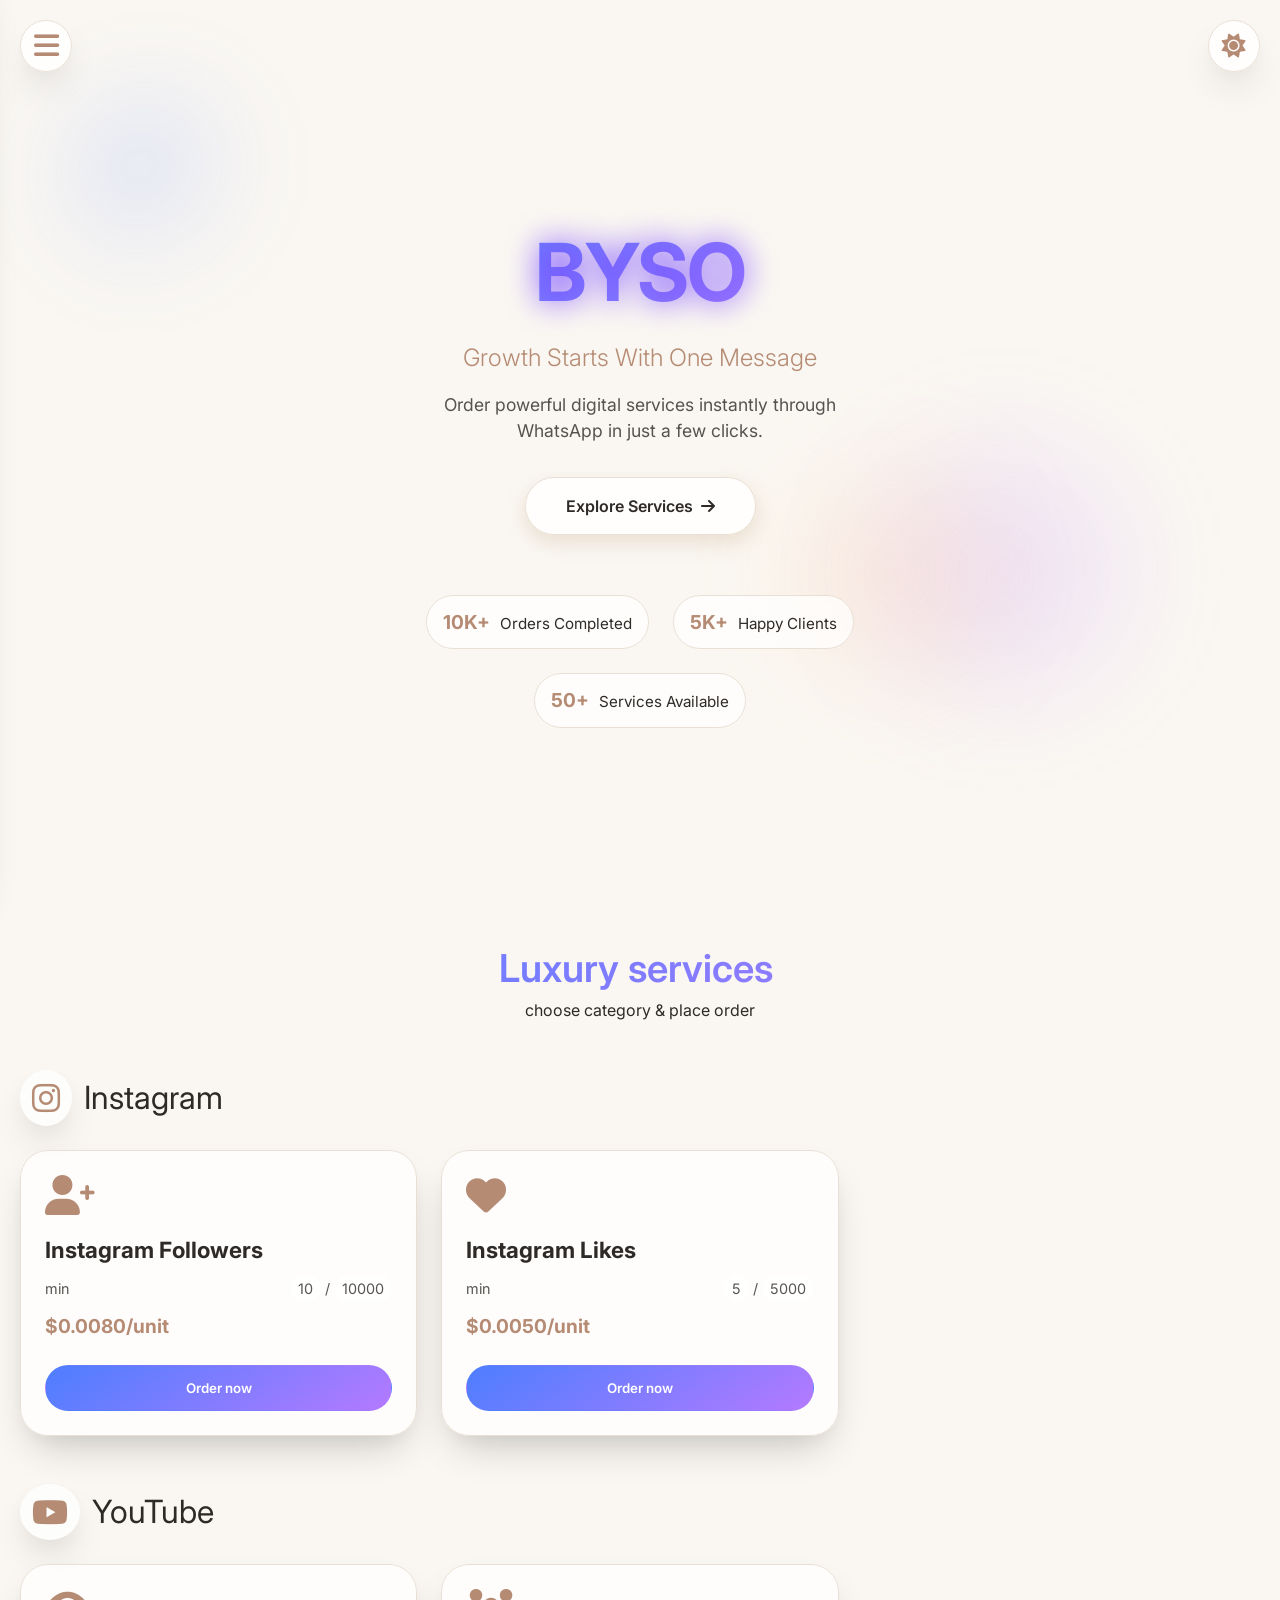
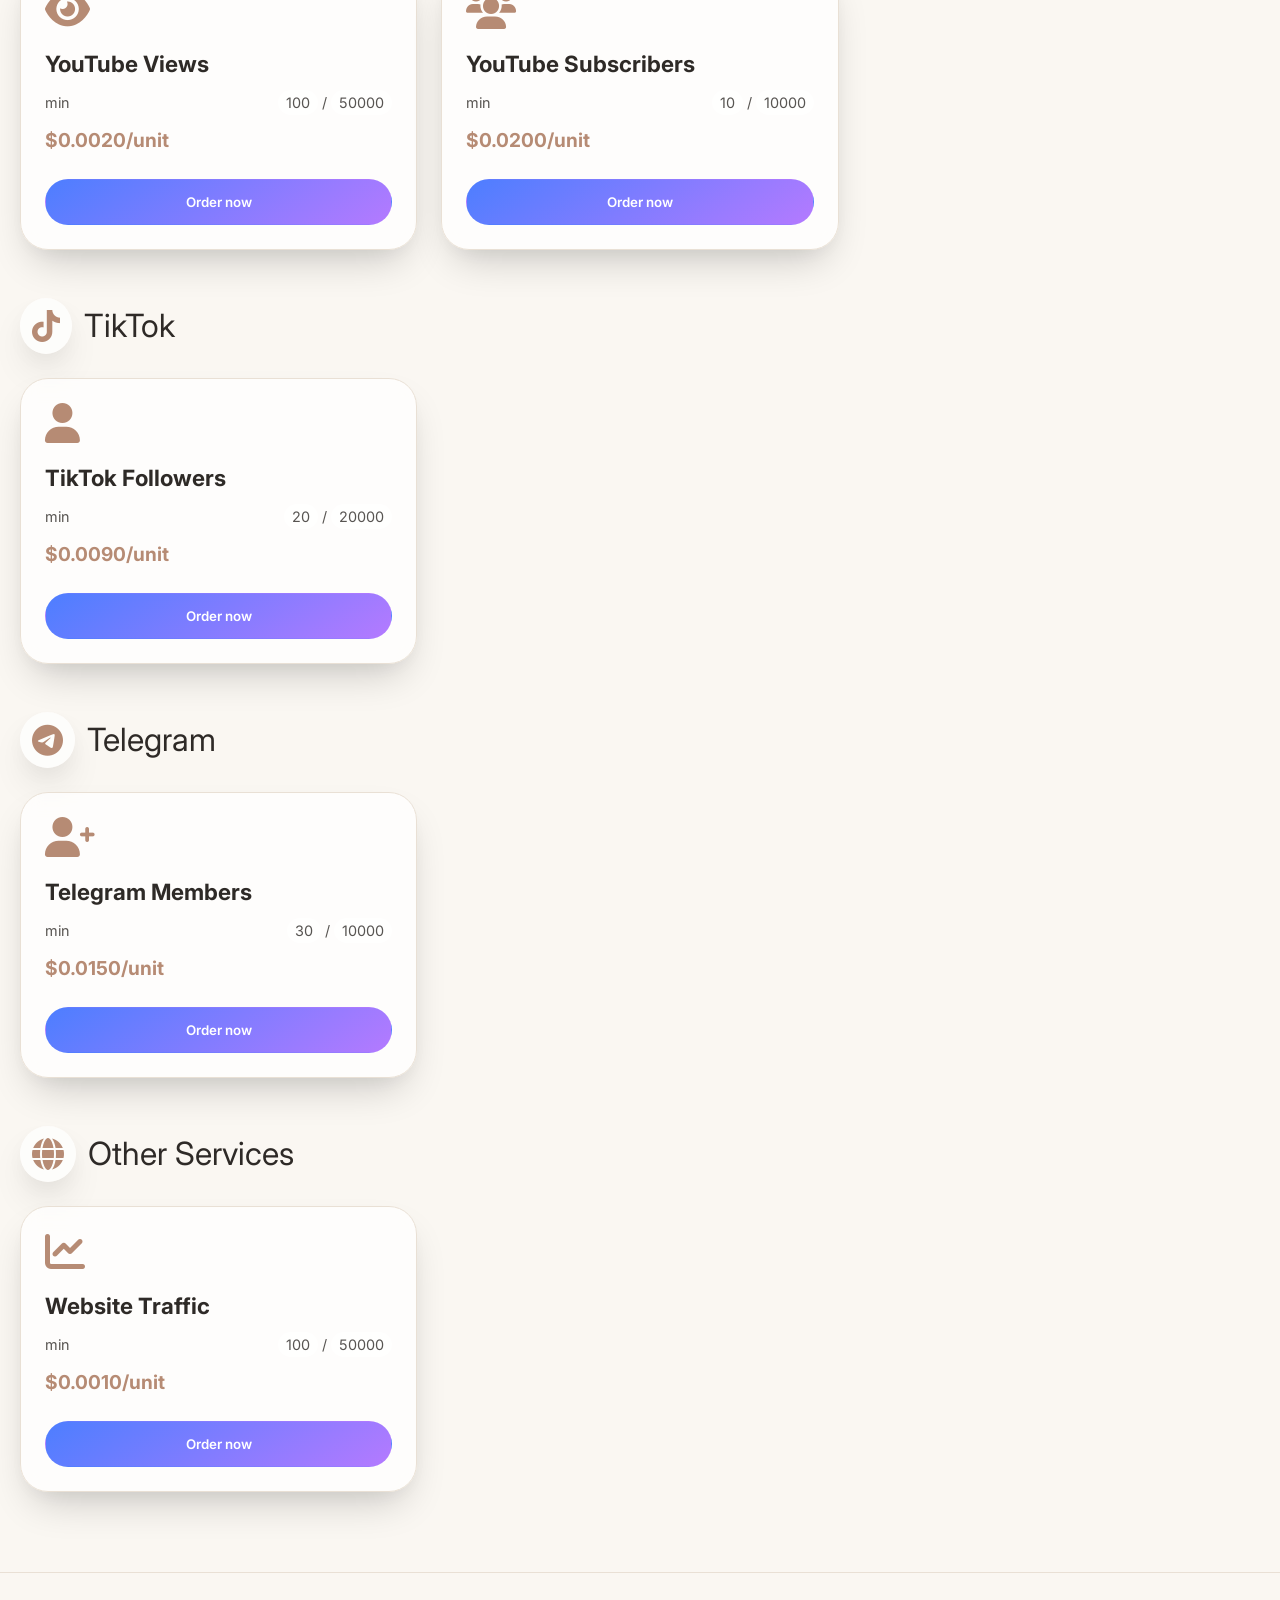
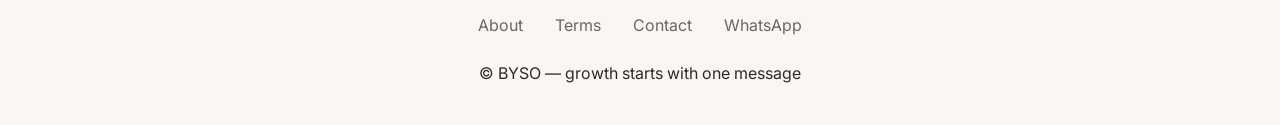
==== index.html @ 1e450b26 "Add files via upload" ====
<!DOCTYPE html>
<html lang="en">
<head>
  <meta charset="UTF-8">
  <meta name="viewport" content="width=device-width, initial-scale=1.0, maximum-scale=1.0, user-scalable=yes">
  <title>BYSO · growth starts with one message</title>
  <!-- Font Awesome 6 (free) -->
  <link rel="stylesheet" href="https://cdnjs.cloudflare.com/ajax/libs/font-awesome/6.0.0-beta3/css/all.min.css">
  <!-- Google Fonts: Inter + Space Grotesk for premium feel -->
  <link href="https://fonts.googleapis.com/css2?family=Inter:opsz@14..32&family=Space+Grotesk:wght@400;500;600;700&display=swap" rel="stylesheet">
  <link rel="stylesheet" href="style.css">
</head>
<body class="light-theme">
  <!-- theme toggle button (fixed) -->
  <button class="theme-toggle" id="themeToggle" aria-label="switch theme">
    <i class="fas fa-sun"></i>
    <i class="fas fa-moon"></i>
  </button>

  <!-- hamburger menu (left) -->
  <div class="hamburger-menu" id="hamburgerBtn">
    <i class="fas fa-bars"></i>
  </div>
  <nav class="side-menu" id="sideMenu">
    <div class="menu-header">
      <!-- logo inside menu as requested -->
      <div class="menu-logo">
        <div class="logo-3d">BYSO</div>
        <p class="logo-tagline">growth starts here</p>
      </div>
      <button class="close-menu" id="closeMenu"><i class="fas fa-times"></i></button>
    </div>
    <ul class="menu-items">
      <li><a href="#home" class="menu-link"><i class="fas fa-home"></i> Home</a></li>
      <li><a href="#services" class="menu-link"><i class="fas fa-rocket"></i> Services</a></li>
      <li><a href="#" id="termsLink" class="menu-link"><i class="fas fa-file-contract"></i> Terms & Conditions</a></li>
      <li><a href="#" id="historyLink" class="menu-link"><i class="fas fa-clock"></i> Order History</a></li>
    </ul>
    <div class="menu-footer">
      <p>✨ premium digital suite</p>
    </div>
  </nav>
  <!-- backdrop blur when menu open -->
  <div class="menu-backdrop" id="menuBackdrop"></div>

  <main>
    <!-- HERO SECTION (home) -->
    <section id="home" class="hero">
      <div class="floating-shapes">
        <div class="shape"></div><div class="shape"></div><div class="shape"></div>
      </div>
      <div class="hero-content">
        <h1 class="hero-title">BYSO</h1>
        <p class="hero-tagline">Growth Starts With One Message</p>
        <p class="hero-description">Order powerful digital services instantly through WhatsApp in just a few clicks.</p>
        <a href="#services" class="btn-glow explore-btn">Explore Services <i class="fas fa-arrow-right"></i></a>
        <div class="stats-row">
          <div class="stat-item"><span class="stat-num">10K+</span> Orders Completed</div>
          <div class="stat-item"><span class="stat-num">5K+</span> Happy Clients</div>
          <div class="stat-item"><span class="stat-num">50+</span> Services Available</div>
        </div>
      </div>
    </section>

    <!-- SERVICES SECTION (dynamic categories) -->
    <section id="services" class="services">
      <div class="section-header">
        <h2>Luxury services <i class="fas fa-sparkles"></i></h2>
        <p>choose category & place order</p>
      </div>
      <div id="categoriesContainer" class="categories-container"></div>
    </section>

    <!-- ORDER MODAL (steps) -->
    <div class="modal-overlay" id="orderModal">
      <div class="modal-card">
        <button class="modal-close"><i class="fas fa-times"></i></button>
        <div class="modal-header">
          <i class="fas fa-shopping-cart"></i>
          <h3 id="modalServiceName">Service name</h3>
        </div>
        <div class="modal-body">
          <!-- step content injected via js -->
          <div id="stepContent"></div>
        </div>
      </div>
    </div>

    <!-- HISTORY MODAL -->
    <div class="modal-overlay" id="historyModal">
      <div class="modal-card large">
        <button class="modal-close" id="closeHistory"><i class="fas fa-times"></i></button>
        <h3><i class="fas fa-history"></i> Order history</h3>
        <div id="historyList" class="history-list"></div>
      </div>
    </div>

    <!-- FOOTER -->
    <footer class="footer">
      <div class="footer-links">
        <a href="#">About</a>
        <a href="terms.html">Terms</a>
        <a href="#">Contact</a>
        <a href="https://wa.me/6282298431688" target="_blank">WhatsApp</a>
      </div>
      <p class="footer-copy">© BYSO — growth starts with one message</p>
    </footer>
  </main>

  <script src="script.js"></script>
  <!-- script handles theme, menu, services, order flow, history, admin data -->
</body>
</html>
---- style.css ----
/* style.css - premium mobile-first, light/dark, glass, animations */
* {
  margin: 0;
  padding: 0;
  box-sizing: border-box;
  font-family: 'Inter', 'Space Grotesk', sans-serif;
}

:root {
  /* light theme (beige/neutral luxury) */
  --bg-light: #faf7f2;
  --surface-light: #ffffffd9;
  --text-light: #2e2a27;
  --card-light: #ffffffb8;
  --border-light: #e9e0d5;
  --glow-light: rgba(190, 150, 110, 0.25);
  --accent-light: #b68b74;
  --grad-light: linear-gradient(145deg, #fff6ed, #f3ebe4);
  /* dark theme (blue+purple neon) */
  --bg-dark: #0b0c1a;
  --surface-dark: #14172bb3;
  --text-dark: #f0eaff;
  --card-dark: #1f2336cc;
  --border-dark: #343b58;
  --glow-dark: #7b4dff60;
  --accent-dark: #a37ef2;
  --grad-dark: linear-gradient(145deg, #1c1f3a, #14172b);
  --neon-blue: #4d7eff;
  --neon-purple: #b47aff;
  /* common */
  --transition: 0.3s cubic-bezier(0.2, 0.9, 0.3, 1);
  --shadow-lux: 0 20px 40px -12px rgba(0,0,0,0.2), 0 8px 24px -6px rgba(0,0,0,0.05);
  --border-radius-card: 32px;
}

body.light-theme {
  --bg: var(--bg-light);
  --surface: var(--surface-light);
  --text: var(--text-light);
  --card: var(--card-light);
  --border: var(--border-light);
  --glow: var(--glow-light);
  --accent: var(--accent-light);
  --grad: var(--grad-light);
}
body.dark-theme {
  --bg: var(--bg-dark);
  --surface: var(--surface-dark);
  --text: var(--text-dark);
  --card: var(--card-dark);
  --border: var(--border-dark);
  --glow: var(--glow-dark);
  --accent: var(--accent-dark);
  --grad: var(--grad-dark);
}
body {
  background: var(--bg);
  color: var(--text);
  transition: background 0.4s, color 0.3s;
  line-height: 1.5;
  overflow-x: hidden;
  min-height: 100vh;
  position: relative;
}

/* theme toggle */
.theme-toggle {
  position: fixed;
  top: 20px;
  right: 20px;
  z-index: 99;
  background: var(--surface);
  backdrop-filter: blur(10px);
  border: 1px solid var(--border);
  border-radius: 60px;
  width: 52px;
  height: 52px;
  display: flex;
  align-items: center;
  justify-content: center;
  cursor: pointer;
  box-shadow: var(--shadow-lux);
  transition: var(--transition);
}
.theme-toggle i {
  font-size: 1.5rem;
  color: var(--accent);
  position: absolute;
  transition: opacity 0.3s;
}
.light-theme .theme-toggle .fa-sun { opacity: 1; }
.light-theme .theme-toggle .fa-moon { opacity: 0; }
.dark-theme .theme-toggle .fa-sun { opacity: 0; }
.dark-theme .theme-toggle .fa-moon { opacity: 1; }

/* hamburger left */
.hamburger-menu {
  position: fixed;
  top: 20px;
  left: 20px;
  z-index: 99;
  width: 52px;
  height: 52px;
  background: var(--surface);
  backdrop-filter: blur(10px);
  border-radius: 60px;
  display: flex;
  align-items: center;
  justify-content: center;
  border: 1px solid var(--border);
  box-shadow: var(--shadow-lux);
  cursor: pointer;
}
.hamburger-menu i {
  font-size: 1.8rem;
  color: var(--accent);
}
.side-menu {
  position: fixed;
  top: 0;
  left: -320px;
  width: 280px;
  height: 100vh;
  background: var(--surface);
  backdrop-filter: blur(20px);
  -webkit-backdrop-filter: blur(20px);
  border-right: 1px solid var(--border);
  z-index: 200;
  padding: 32px 24px;
  transition: left 0.4s ease;
  display: flex;
  flex-direction: column;
  box-shadow: 10px 0 40px rgba(0,0,0,0.3);
}
.side-menu.open { left: 0; }
.menu-backdrop {
  position: fixed;
  inset: 0;
  background: rgba(0,0,0,0.3);
  backdrop-filter: blur(4px);
  z-index: 180;
  opacity: 0;
  pointer-events: none;
  transition: opacity 0.3s;
}
.menu-backdrop.active { opacity: 1; pointer-events: all; }
.menu-header {
  display: flex;
  justify-content: space-between;
  align-items: center;
  margin-bottom: 40px;
}
.menu-logo .logo-3d {
  font-size: 2.2rem;
  font-weight: 700;
  background: linear-gradient(130deg, var(--neon-blue), var(--neon-purple));
  -webkit-background-clip: text;
  background-clip: text;
  color: transparent;
  text-shadow: 0 0 15px #7b4dff80;
  letter-spacing: -0.02em;
}
.dark-theme .menu-logo .logo-3d { text-shadow: 0 0 20px #b47aff; }
.menu-logo .logo-tagline { font-size: 0.7rem; opacity: 0.7; }
.close-menu {
  background: none;
  border: none;
  font-size: 1.8rem;
  color: var(--text);
  cursor: pointer;
}
.menu-items { list-style: none; flex: 1; }
.menu-items li { margin: 32px 0; }
.menu-link {
  display: flex;
  align-items: center;
  gap: 16px;
  text-decoration: none;
  color: var(--text);
  font-weight: 500;
  font-size: 1.2rem;
  padding: 8px 16px;
  border-radius: 40px;
  transition: 0.2s;
}
.menu-link i { width: 28px; color: var(--accent); }
.menu-link:hover { background: var(--card); transform: translateX(6px); }
.menu-footer p { font-size: 0.8rem; opacity: 0.5; text-align: center; }

/* hero */
.hero {
  min-height: 100vh;
  display: flex;
  align-items: center;
  position: relative;
  overflow: hidden;
  padding: 100px 20px 60px;
}
.floating-shapes .shape {
  position: absolute;
  width: 200px;
  height: 200px;
  background: radial-gradient(circle at 30% 30%, var(--neon-blue), transparent 70%);
  filter: blur(50px);
  opacity: 0.2;
  border-radius: 50%;
  animation: float 10s infinite alternate;
}
.shape:nth-child(1) { top: 10%; left: 5%; }
.shape:nth-child(2) { bottom: 20%; right: 10%; width: 300px; height: 300px; background: radial-gradient(circle, var(--neon-purple), transparent); }
.shape:nth-child(3) { top: 50%; left: 60%; width: 250px; height: 250px; background: radial-gradient(circle, #ffb47a, transparent); }
@keyframes float { 0% { transform: translate(0,0) scale(1); } 100% { transform: translate(-30px, -30px) scale(1.1); } }
.hero-content { max-width: 500px; margin: 0 auto; text-align: center; position: relative; z-index: 2; }
.hero-title {
  font-size: 5rem;
  font-weight: 700;
  background: linear-gradient(145deg, var(--neon-blue), var(--neon-purple));
  -webkit-background-clip: text;
  background-clip: text;
  color: transparent;
  letter-spacing: -0.03em;
  text-shadow: 0 0 30px #7b4dff;
  animation: glowPulse 3s infinite;
}
@keyframes glowPulse { 0% { text-shadow: 0 0 20px #7b4dff; } 50% { text-shadow: 0 0 50px #b47aff; } }
.hero-tagline { font-size: 1.5rem; font-weight: 300; margin: 8px 0 16px; color: var(--accent); }
.hero-description { font-size: 1.1rem; opacity: 0.8; max-width: 400px; margin: 0 auto 32px; }
.btn-glow {
  display: inline-flex;
  align-items: center;
  gap: 8px;
  background: var(--surface);
  backdrop-filter: blur(8px);
  border: 1px solid var(--border);
  padding: 16px 40px;
  border-radius: 60px;
  text-decoration: none;
  color: var(--text);
  font-weight: 600;
  box-shadow: 0 8px 20px var(--glow);
  transition: var(--transition);
  margin-bottom: 40px;
}
.btn-glow:hover { transform: scale(1.05); background: var(--card); box-shadow: 0 12px 30px var(--accent); }
.stats-row {
  display: flex;
  flex-wrap: wrap;
  justify-content: center;
  gap: 24px;
  margin-top: 20px;
}
.stat-item { font-size: 0.95rem; background: var(--card); padding: 12px 16px; border-radius: 40px; backdrop-filter: blur(8px); border: 1px solid var(--border); }
.stat-num { font-weight: 700; color: var(--accent); margin-right: 6px; font-size: 1.2rem; }

/* services section */
.services { padding: 40px 20px 80px; }
.section-header { text-align: center; margin-bottom: 48px; }
.section-header h2 { font-size: 2.4rem; font-weight: 600; background: linear-gradient(130deg, var(--neon-blue), var(--neon-purple)); -webkit-background-clip: text; background-clip: text; color: transparent; }
.categories-container { display: flex; flex-direction: column; gap: 48px; }
.category-block { }
.category-title { display: flex; align-items: center; gap: 12px; font-size: 2rem; margin-bottom: 24px; }
.category-title i { font-size: 2rem; color: var(--accent); background: var(--card); padding: 12px; border-radius: 50%; box-shadow: var(--shadow-lux); }
.services-grid { display: grid; grid-template-columns: 1fr; gap: 24px; }
.service-card {
  background: var(--card);
  backdrop-filter: blur(10px);
  border: 1px solid var(--border);
  border-radius: 28px;
  padding: 24px;
  transition: var(--transition);
  box-shadow: var(--shadow-lux);
  display: flex;
  flex-direction: column;
  gap: 12px;
  animation: fadeUp 0.6s ease;
}
@keyframes fadeUp { from { opacity: 0; transform: translateY(20px); } to { opacity: 1; transform: translateY(0); } }
.service-card:hover { transform: scale(1.02) translateY(-5px); box-shadow: 0 30px 50px -15px var(--accent); border-color: var(--accent); }
.service-icon { font-size: 2.5rem; color: var(--accent); margin-bottom: 6px; }
.service-name { font-weight: 700; font-size: 1.4rem; }
.service-detail { display: flex; justify-content: space-between; font-size: 0.9rem; opacity: 0.8; }
.service-minmax span { background: var(--surface); padding: 4px 8px; border-radius: 40px; }
.service-price { font-weight: 700; color: var(--accent); font-size: 1.2rem; }
.order-btn {
  background: linear-gradient(145deg, var(--neon-blue), var(--neon-purple));
  border: none;
  color: white;
  padding: 14px;
  border-radius: 40px;
  font-weight: 600;
  margin-top: 12px;
  cursor: pointer;
  transition: 0.2s;
  border: 1px solid transparent;
}
.order-btn:hover { filter: brightness(1.1); box-shadow: 0 0 20px var(--neon-purple); }

/* modal */
.modal-overlay {
  position: fixed;
  inset: 0;
  background: rgba(0,0,0,0.6);
  backdrop-filter: blur(8px);
  z-index: 300;
  display: none;
  align-items: center;
  justify-content: center;
  padding: 20px;
}
.modal-card {
  background: var(--surface);
  backdrop-filter: blur(30px);
  width: 100%;
  max-width: 480px;
  border-radius: 48px;
  padding: 32px;
  border: 1px solid var(--border);
  box-shadow: var(--shadow-lux);
  animation: modalPop 0.3s;
}
@keyframes modalPop { from { transform: scale(0.9); opacity: 0; } to { transform: scale(1); opacity: 1; } }
.modal-close { position: absolute; top: 20px; right: 20px; background: none; border: none; font-size: 1.8rem; color: var(--text); cursor: pointer; }
.modal-header { display: flex; align-items: center; gap: 12px; margin-bottom: 24px; }
.modal-header i { font-size: 2rem; color: var(--accent); }
.step-input { margin: 20px 0; }
.step-input label { display: block; margin-bottom: 8px; font-weight: 500; }
.step-input input, .step-input textarea {
  width: 100%;
  padding: 16px;
  border-radius: 28px;
  border: 1px solid var(--border);
  background: var(--card);
  color: var(--text);
  font-size: 1rem;
}
.step-actions { display: flex; gap: 12px; margin-top: 24px; }
.step-btn { flex: 1; padding: 16px; border-radius: 40px; border: none; background: var(--accent); color: white; font-weight: 600; cursor: pointer; }
.step-btn.outline { background: transparent; border: 1px solid var(--border); color: var(--text); }
.total-price { font-size: 1.6rem; font-weight: 700; color: var(--accent); text-align: center; margin: 16px 0; }

/* history modal */
.history-list { max-height: 60vh; overflow-y: auto; }
.history-item { background: var(--card); border-radius: 24px; padding: 16px; margin-bottom: 12px; border: 1px solid var(--border); }

/* footer */
.footer { text-align: center; padding: 40px 20px; border-top: 1px solid var(--border); }
.footer-links { display: flex; justify-content: center; gap: 32px; margin-bottom: 24px; flex-wrap: wrap; }
.footer-links a { text-decoration: none; color: var(--text); opacity: 0.7; transition: 0.2s; }
.footer-links a:hover { opacity: 1; color: var(--accent); }

/* responsiveness */
@media (min-width: 600px) {
  .services-grid { grid-template-columns: repeat(2, 1fr); }
}
@media (min-width: 1024px) {
  .services-grid { grid-template-columns: repeat(3, 1fr); }
}
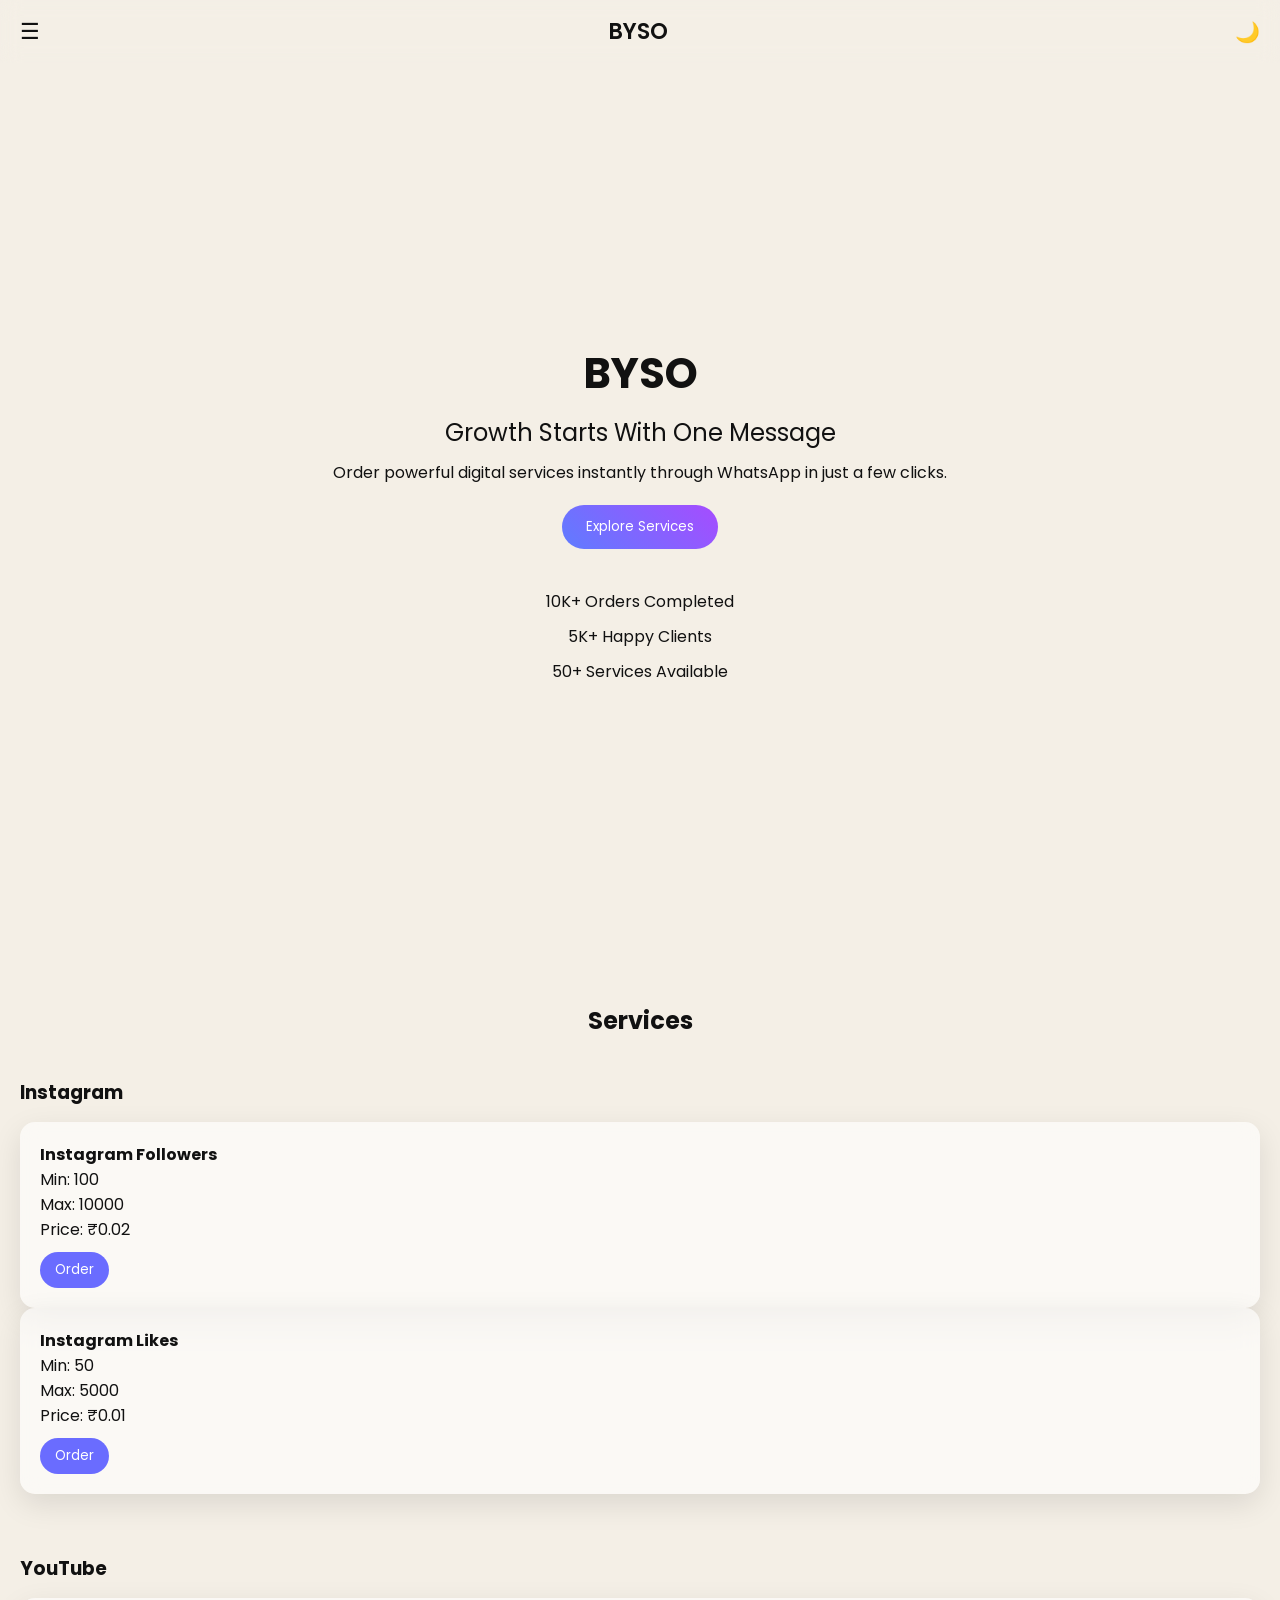
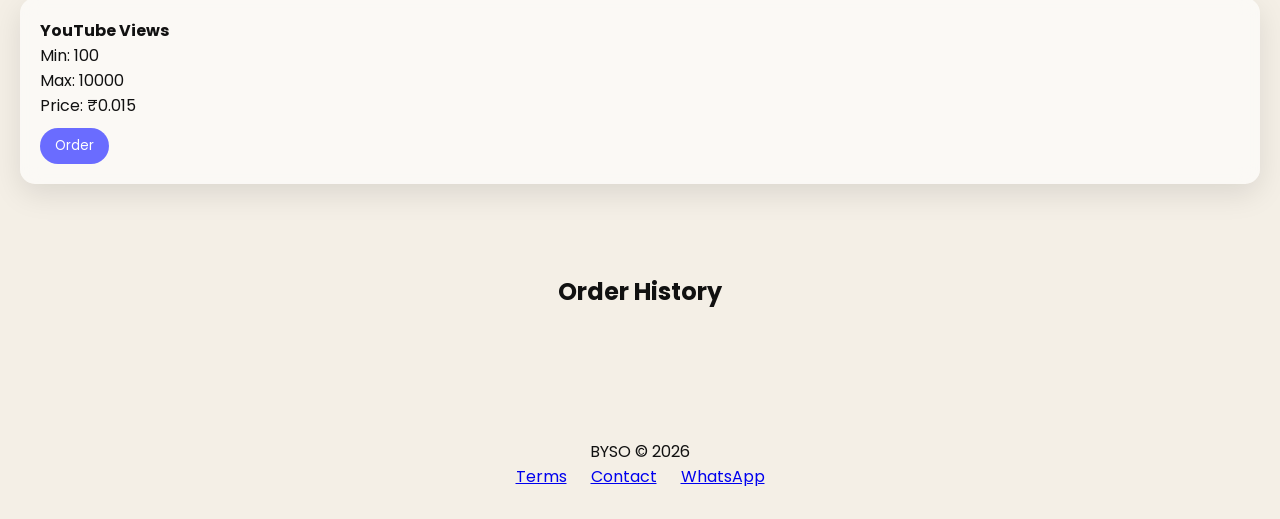
==== commit 451425df: "Add files via upload" ====
--- a/index.html
+++ b/index.html
@@ -1,113 +1,81 @@
 <!DOCTYPE html>
 <html lang="en">
 <head>
-  <meta charset="UTF-8">
-  <meta name="viewport" content="width=device-width, initial-scale=1.0, maximum-scale=1.0, user-scalable=yes">
-  <title>BYSO · growth starts with one message</title>
-  <!-- Font Awesome 6 (free) -->
-  <link rel="stylesheet" href="https://cdnjs.cloudflare.com/ajax/libs/font-awesome/6.0.0-beta3/css/all.min.css">
-  <!-- Google Fonts: Inter + Space Grotesk for premium feel -->
-  <link href="https://fonts.googleapis.com/css2?family=Inter:opsz@14..32&family=Space+Grotesk:wght@400;500;600;700&display=swap" rel="stylesheet">
-  <link rel="stylesheet" href="style.css">
+<meta charset="UTF-8">
+<meta name="viewport" content="width=device-width, initial-scale=1.0">
+<title>BYSO - Growth Starts With One Message</title>
+<link rel="stylesheet" href="style.css">
+<link rel="preconnect" href="https://fonts.googleapis.com">
+<link href="https://fonts.googleapis.com/css2?family=Poppins:wght@300;400;600&display=swap" rel="stylesheet">
 </head>
-<body class="light-theme">
-  <!-- theme toggle button (fixed) -->
-  <button class="theme-toggle" id="themeToggle" aria-label="switch theme">
-    <i class="fas fa-sun"></i>
-    <i class="fas fa-moon"></i>
-  </button>
 
-  <!-- hamburger menu (left) -->
-  <div class="hamburger-menu" id="hamburgerBtn">
-    <i class="fas fa-bars"></i>
-  </div>
-  <nav class="side-menu" id="sideMenu">
-    <div class="menu-header">
-      <!-- logo inside menu as requested -->
-      <div class="menu-logo">
-        <div class="logo-3d">BYSO</div>
-        <p class="logo-tagline">growth starts here</p>
-      </div>
-      <button class="close-menu" id="closeMenu"><i class="fas fa-times"></i></button>
-    </div>
-    <ul class="menu-items">
-      <li><a href="#home" class="menu-link"><i class="fas fa-home"></i> Home</a></li>
-      <li><a href="#services" class="menu-link"><i class="fas fa-rocket"></i> Services</a></li>
-      <li><a href="#" id="termsLink" class="menu-link"><i class="fas fa-file-contract"></i> Terms & Conditions</a></li>
-      <li><a href="#" id="historyLink" class="menu-link"><i class="fas fa-clock"></i> Order History</a></li>
-    </ul>
-    <div class="menu-footer">
-      <p>✨ premium digital suite</p>
-    </div>
-  </nav>
-  <!-- backdrop blur when menu open -->
-  <div class="menu-backdrop" id="menuBackdrop"></div>
+<body>
 
-  <main>
-    <!-- HERO SECTION (home) -->
-    <section id="home" class="hero">
-      <div class="floating-shapes">
-        <div class="shape"></div><div class="shape"></div><div class="shape"></div>
-      </div>
-      <div class="hero-content">
-        <h1 class="hero-title">BYSO</h1>
-        <p class="hero-tagline">Growth Starts With One Message</p>
-        <p class="hero-description">Order powerful digital services instantly through WhatsApp in just a few clicks.</p>
-        <a href="#services" class="btn-glow explore-btn">Explore Services <i class="fas fa-arrow-right"></i></a>
-        <div class="stats-row">
-          <div class="stat-item"><span class="stat-num">10K+</span> Orders Completed</div>
-          <div class="stat-item"><span class="stat-num">5K+</span> Happy Clients</div>
-          <div class="stat-item"><span class="stat-num">50+</span> Services Available</div>
-        </div>
-      </div>
-    </section>
+<header>
 
-    <!-- SERVICES SECTION (dynamic categories) -->
-    <section id="services" class="services">
-      <div class="section-header">
-        <h2>Luxury services <i class="fas fa-sparkles"></i></h2>
-        <p>choose category & place order</p>
-      </div>
-      <div id="categoriesContainer" class="categories-container"></div>
-    </section>
+<div class="menu-btn" onclick="toggleMenu()">☰</div>
 
-    <!-- ORDER MODAL (steps) -->
-    <div class="modal-overlay" id="orderModal">
-      <div class="modal-card">
-        <button class="modal-close"><i class="fas fa-times"></i></button>
-        <div class="modal-header">
-          <i class="fas fa-shopping-cart"></i>
-          <h3 id="modalServiceName">Service name</h3>
-        </div>
-        <div class="modal-body">
-          <!-- step content injected via js -->
-          <div id="stepContent"></div>
-        </div>
-      </div>
-    </div>
+<div class="logo">BYSO</div>
 
-    <!-- HISTORY MODAL -->
-    <div class="modal-overlay" id="historyModal">
-      <div class="modal-card large">
-        <button class="modal-close" id="closeHistory"><i class="fas fa-times"></i></button>
-        <h3><i class="fas fa-history"></i> Order history</h3>
-        <div id="historyList" class="history-list"></div>
-      </div>
-    </div>
+<button class="theme-toggle" onclick="toggleTheme()">🌙</button>
 
-    <!-- FOOTER -->
-    <footer class="footer">
-      <div class="footer-links">
-        <a href="#">About</a>
-        <a href="terms.html">Terms</a>
-        <a href="#">Contact</a>
-        <a href="https://wa.me/6282298431688" target="_blank">WhatsApp</a>
-      </div>
-      <p class="footer-copy">© BYSO — growth starts with one message</p>
-    </footer>
-  </main>
+</header>
 
-  <script src="script.js"></script>
-  <!-- script handles theme, menu, services, order flow, history, admin data -->
+<nav id="menu">
+<a href="#">Home</a>
+<a href="#services">Services</a>
+<a href="terms.html">Terms & Conditions</a>
+<a href="#history">Order History</a>
+</nav>
+
+<section class="hero">
+
+<h1>BYSO</h1>
+<h2>Growth Starts With One Message</h2>
+
+<p>
+Order powerful digital services instantly through WhatsApp in just a few clicks.
+</p>
+
+<button onclick="scrollServices()" class="cta">
+Explore Services
+</button>
+
+<div class="stats">
+<div>10K+ Orders Completed</div>
+<div>5K+ Happy Clients</div>
+<div>50+ Services Available</div>
+</div>
+
+</section>
+
+<section id="services">
+
+<h2 class="section-title">Services</h2>
+
+<div id="services-container"></div>
+
+</section>
+
+<section id="history">
+
+<h2 class="section-title">Order History</h2>
+
+<div id="history-container"></div>
+
+</section>
+
+<footer>
+
+<p>BYSO © 2026</p>
+
+<a href="terms.html">Terms</a>
+<a href="#">Contact</a>
+<a href="https://wa.me/6282298431688">WhatsApp</a>
+
+</footer>
+
+<script src="script.js"></script>
+
 </body>
 </html>
--- a/style.css
+++ b/style.css
@@ -1,357 +1,179 @@
-/* style.css - premium mobile-first, light/dark, glass, animations */
-* {
-  margin: 0;
-  padding: 0;
-  box-sizing: border-box;
-  font-family: 'Inter', 'Space Grotesk', sans-serif;
+*{
+margin:0;
+padding:0;
+box-sizing:border-box;
+font-family:Poppins;
 }
 
-:root {
-  /* light theme (beige/neutral luxury) */
-  --bg-light: #faf7f2;
-  --surface-light: #ffffffd9;
-  --text-light: #2e2a27;
-  --card-light: #ffffffb8;
-  --border-light: #e9e0d5;
-  --glow-light: rgba(190, 150, 110, 0.25);
-  --accent-light: #b68b74;
-  --grad-light: linear-gradient(145deg, #fff6ed, #f3ebe4);
-  /* dark theme (blue+purple neon) */
-  --bg-dark: #0b0c1a;
-  --surface-dark: #14172bb3;
-  --text-dark: #f0eaff;
-  --card-dark: #1f2336cc;
-  --border-dark: #343b58;
-  --glow-dark: #7b4dff60;
-  --accent-dark: #a37ef2;
-  --grad-dark: linear-gradient(145deg, #1c1f3a, #14172b);
-  --neon-blue: #4d7eff;
-  --neon-purple: #b47aff;
-  /* common */
-  --transition: 0.3s cubic-bezier(0.2, 0.9, 0.3, 1);
-  --shadow-lux: 0 20px 40px -12px rgba(0,0,0,0.2), 0 8px 24px -6px rgba(0,0,0,0.05);
-  --border-radius-card: 32px;
+body{
+background:#f4efe6;
+color:#111;
+transition:.3s;
 }
 
-body.light-theme {
-  --bg: var(--bg-light);
-  --surface: var(--surface-light);
-  --text: var(--text-light);
-  --card: var(--card-light);
-  --border: var(--border-light);
-  --glow: var(--glow-light);
-  --accent: var(--accent-light);
-  --grad: var(--grad-light);
-}
-body.dark-theme {
-  --bg: var(--bg-dark);
-  --surface: var(--surface-dark);
-  --text: var(--text-dark);
-  --card: var(--card-dark);
-  --border: var(--border-dark);
-  --glow: var(--glow-dark);
-  --accent: var(--accent-dark);
-  --grad: var(--grad-dark);
-}
-body {
-  background: var(--bg);
-  color: var(--text);
-  transition: background 0.4s, color 0.3s;
-  line-height: 1.5;
-  overflow-x: hidden;
-  min-height: 100vh;
-  position: relative;
+header{
+display:flex;
+justify-content:space-between;
+align-items:center;
+padding:15px 20px;
+backdrop-filter:blur(10px);
 }
 
-/* theme toggle */
-.theme-toggle {
-  position: fixed;
-  top: 20px;
-  right: 20px;
-  z-index: 99;
-  background: var(--surface);
-  backdrop-filter: blur(10px);
-  border: 1px solid var(--border);
-  border-radius: 60px;
-  width: 52px;
-  height: 52px;
-  display: flex;
-  align-items: center;
-  justify-content: center;
-  cursor: pointer;
-  box-shadow: var(--shadow-lux);
-  transition: var(--transition);
+.logo{
+font-size:22px;
+font-weight:600;
 }
-.theme-toggle i {
-  font-size: 1.5rem;
-  color: var(--accent);
-  position: absolute;
-  transition: opacity 0.3s;
+
+.menu-btn{
+font-size:22px;
+cursor:pointer;
 }
-.light-theme .theme-toggle .fa-sun { opacity: 1; }
-.light-theme .theme-toggle .fa-moon { opacity: 0; }
-.dark-theme .theme-toggle .fa-sun { opacity: 0; }
-.dark-theme .theme-toggle .fa-moon { opacity: 1; }
 
-/* hamburger left */
-.hamburger-menu {
-  position: fixed;
-  top: 20px;
-  left: 20px;
-  z-index: 99;
-  width: 52px;
-  height: 52px;
-  background: var(--surface);
-  backdrop-filter: blur(10px);
-  border-radius: 60px;
-  display: flex;
-  align-items: center;
-  justify-content: center;
-  border: 1px solid var(--border);
-  box-shadow: var(--shadow-lux);
-  cursor: pointer;
+.theme-toggle{
+border:none;
+background:none;
+font-size:20px;
+cursor:pointer;
 }
-.hamburger-menu i {
-  font-size: 1.8rem;
-  color: var(--accent);
+
+nav{
+position:fixed;
+top:0;
+left:-250px;
+width:250px;
+height:100%;
+background:rgba(255,255,255,.7);
+backdrop-filter:blur(15px);
+display:flex;
+flex-direction:column;
+padding:40px;
+transition:.3s;
 }
-.side-menu {
-  position: fixed;
-  top: 0;
-  left: -320px;
-  width: 280px;
-  height: 100vh;
-  background: var(--surface);
-  backdrop-filter: blur(20px);
-  -webkit-backdrop-filter: blur(20px);
-  border-right: 1px solid var(--border);
-  z-index: 200;
-  padding: 32px 24px;
-  transition: left 0.4s ease;
-  display: flex;
-  flex-direction: column;
-  box-shadow: 10px 0 40px rgba(0,0,0,0.3);
+
+nav a{
+margin-bottom:20px;
+text-decoration:none;
+color:#111;
 }
-.side-menu.open { left: 0; }
-.menu-backdrop {
-  position: fixed;
-  inset: 0;
-  background: rgba(0,0,0,0.3);
-  backdrop-filter: blur(4px);
-  z-index: 180;
-  opacity: 0;
-  pointer-events: none;
-  transition: opacity 0.3s;
+
+.hero{
+height:100vh;
+display:flex;
+flex-direction:column;
+justify-content:center;
+align-items:center;
+text-align:center;
+padding:20px;
 }
-.menu-backdrop.active { opacity: 1; pointer-events: all; }
-.menu-header {
-  display: flex;
-  justify-content: space-between;
-  align-items: center;
-  margin-bottom: 40px;
+
+.hero h1{
+font-size:42px;
 }
-.menu-logo .logo-3d {
-  font-size: 2.2rem;
-  font-weight: 700;
-  background: linear-gradient(130deg, var(--neon-blue), var(--neon-purple));
-  -webkit-background-clip: text;
-  background-clip: text;
-  color: transparent;
-  text-shadow: 0 0 15px #7b4dff80;
-  letter-spacing: -0.02em;
+
+.hero h2{
+margin:10px 0;
+font-weight:400;
 }
-.dark-theme .menu-logo .logo-3d { text-shadow: 0 0 20px #b47aff; }
-.menu-logo .logo-tagline { font-size: 0.7rem; opacity: 0.7; }
-.close-menu {
-  background: none;
-  border: none;
-  font-size: 1.8rem;
-  color: var(--text);
-  cursor: pointer;
+
+.cta{
+margin-top:20px;
+padding:12px 24px;
+border:none;
+border-radius:30px;
+background:linear-gradient(45deg,#5f7cff,#a64cff);
+color:white;
+cursor:pointer;
+transition:.3s;
 }
-.menu-items { list-style: none; flex: 1; }
-.menu-items li { margin: 32px 0; }
-.menu-link {
-  display: flex;
-  align-items: center;
-  gap: 16px;
-  text-decoration: none;
-  color: var(--text);
-  font-weight: 500;
-  font-size: 1.2rem;
-  padding: 8px 16px;
-  border-radius: 40px;
-  transition: 0.2s;
+
+.cta:hover{
+transform:scale(1.05);
 }
-.menu-link i { width: 28px; color: var(--accent); }
-.menu-link:hover { background: var(--card); transform: translateX(6px); }
-.menu-footer p { font-size: 0.8rem; opacity: 0.5; text-align: center; }
 
-/* hero */
-.hero {
-  min-height: 100vh;
-  display: flex;
-  align-items: center;
-  position: relative;
-  overflow: hidden;
-  padding: 100px 20px 60px;
+.stats{
+margin-top:40px;
+display:flex;
+flex-direction:column;
+gap:10px;
 }
-.floating-shapes .shape {
-  position: absolute;
-  width: 200px;
-  height: 200px;
-  background: radial-gradient(circle at 30% 30%, var(--neon-blue), transparent 70%);
-  filter: blur(50px);
-  opacity: 0.2;
-  border-radius: 50%;
-  animation: float 10s infinite alternate;
+
+.section-title{
+text-align:center;
+margin:40px 0 20px;
 }
-.shape:nth-child(1) { top: 10%; left: 5%; }
-.shape:nth-child(2) { bottom: 20%; right: 10%; width: 300px; height: 300px; background: radial-gradient(circle, var(--neon-purple), transparent); }
-.shape:nth-child(3) { top: 50%; left: 60%; width: 250px; height: 250px; background: radial-gradient(circle, #ffb47a, transparent); }
-@keyframes float { 0% { transform: translate(0,0) scale(1); } 100% { transform: translate(-30px, -30px) scale(1.1); } }
-.hero-content { max-width: 500px; margin: 0 auto; text-align: center; position: relative; z-index: 2; }
-.hero-title {
-  font-size: 5rem;
-  font-weight: 700;
-  background: linear-gradient(145deg, var(--neon-blue), var(--neon-purple));
-  -webkit-background-clip: text;
-  background-clip: text;
-  color: transparent;
-  letter-spacing: -0.03em;
-  text-shadow: 0 0 30px #7b4dff;
-  animation: glowPulse 3s infinite;
+
+#services-container{
+display:flex;
+flex-direction:column;
+gap:30px;
+padding:20px;
 }
-@keyframes glowPulse { 0% { text-shadow: 0 0 20px #7b4dff; } 50% { text-shadow: 0 0 50px #b47aff; } }
-.hero-tagline { font-size: 1.5rem; font-weight: 300; margin: 8px 0 16px; color: var(--accent); }
-.hero-description { font-size: 1.1rem; opacity: 0.8; max-width: 400px; margin: 0 auto 32px; }
-.btn-glow {
-  display: inline-flex;
-  align-items: center;
-  gap: 8px;
-  background: var(--surface);
-  backdrop-filter: blur(8px);
-  border: 1px solid var(--border);
-  padding: 16px 40px;
-  border-radius: 60px;
-  text-decoration: none;
-  color: var(--text);
-  font-weight: 600;
-  box-shadow: 0 8px 20px var(--glow);
-  transition: var(--transition);
-  margin-bottom: 40px;
+
+.category{
+margin-bottom:30px;
 }
-.btn-glow:hover { transform: scale(1.05); background: var(--card); box-shadow: 0 12px 30px var(--accent); }
-.stats-row {
-  display: flex;
-  flex-wrap: wrap;
-  justify-content: center;
-  gap: 24px;
-  margin-top: 20px;
+
+.category h3{
+margin-bottom:15px;
 }
-.stat-item { font-size: 0.95rem; background: var(--card); padding: 12px 16px; border-radius: 40px; backdrop-filter: blur(8px); border: 1px solid var(--border); }
-.stat-num { font-weight: 700; color: var(--accent); margin-right: 6px; font-size: 1.2rem; }
 
-/* services section */
-.services { padding: 40px 20px 80px; }
-.section-header { text-align: center; margin-bottom: 48px; }
-.section-header h2 { font-size: 2.4rem; font-weight: 600; background: linear-gradient(130deg, var(--neon-blue), var(--neon-purple)); -webkit-background-clip: text; background-clip: text; color: transparent; }
-.categories-container { display: flex; flex-direction: column; gap: 48px; }
-.category-block { }
-.category-title { display: flex; align-items: center; gap: 12px; font-size: 2rem; margin-bottom: 24px; }
-.category-title i { font-size: 2rem; color: var(--accent); background: var(--card); padding: 12px; border-radius: 50%; box-shadow: var(--shadow-lux); }
-.services-grid { display: grid; grid-template-columns: 1fr; gap: 24px; }
-.service-card {
-  background: var(--card);
-  backdrop-filter: blur(10px);
-  border: 1px solid var(--border);
-  border-radius: 28px;
-  padding: 24px;
-  transition: var(--transition);
-  box-shadow: var(--shadow-lux);
-  display: flex;
-  flex-direction: column;
-  gap: 12px;
-  animation: fadeUp 0.6s ease;
+.service-card{
+padding:20px;
+border-radius:15px;
+background:rgba(255,255,255,.6);
+backdrop-filter:blur(10px);
+box-shadow:0 10px 30px rgba(0,0,0,.1);
+transition:.3s;
 }
-@keyframes fadeUp { from { opacity: 0; transform: translateY(20px); } to { opacity: 1; transform: translateY(0); } }
-.service-card:hover { transform: scale(1.02) translateY(-5px); box-shadow: 0 30px 50px -15px var(--accent); border-color: var(--accent); }
-.service-icon { font-size: 2.5rem; color: var(--accent); margin-bottom: 6px; }
-.service-name { font-weight: 700; font-size: 1.4rem; }
-.service-detail { display: flex; justify-content: space-between; font-size: 0.9rem; opacity: 0.8; }
-.service-minmax span { background: var(--surface); padding: 4px 8px; border-radius: 40px; }
-.service-price { font-weight: 700; color: var(--accent); font-size: 1.2rem; }
-.order-btn {
-  background: linear-gradient(145deg, var(--neon-blue), var(--neon-purple));
-  border: none;
-  color: white;
-  padding: 14px;
-  border-radius: 40px;
-  font-weight: 600;
-  margin-top: 12px;
-  cursor: pointer;
-  transition: 0.2s;
-  border: 1px solid transparent;
+
+.service-card:hover{
+transform:translateY(-5px);
+box-shadow:0 15px 40px rgba(0,0,0,.15);
 }
-.order-btn:hover { filter: brightness(1.1); box-shadow: 0 0 20px var(--neon-purple); }
 
-/* modal */
-.modal-overlay {
-  position: fixed;
-  inset: 0;
-  background: rgba(0,0,0,0.6);
-  backdrop-filter: blur(8px);
-  z-index: 300;
-  display: none;
-  align-items: center;
-  justify-content: center;
-  padding: 20px;
+.order-btn{
+margin-top:10px;
+padding:8px 15px;
+border:none;
+border-radius:20px;
+background:#6a6cff;
+color:white;
+cursor:pointer;
 }
-.modal-card {
-  background: var(--surface);
-  backdrop-filter: blur(30px);
-  width: 100%;
-  max-width: 480px;
-  border-radius: 48px;
-  padding: 32px;
-  border: 1px solid var(--border);
-  box-shadow: var(--shadow-lux);
-  animation: modalPop 0.3s;
+
+#history-container{
+padding:20px;
+display:flex;
+flex-direction:column;
+gap:15px;
 }
-@keyframes modalPop { from { transform: scale(0.9); opacity: 0; } to { transform: scale(1); opacity: 1; } }
-.modal-close { position: absolute; top: 20px; right: 20px; background: none; border: none; font-size: 1.8rem; color: var(--text); cursor: pointer; }
-.modal-header { display: flex; align-items: center; gap: 12px; margin-bottom: 24px; }
-.modal-header i { font-size: 2rem; color: var(--accent); }
-.step-input { margin: 20px 0; }
-.step-input label { display: block; margin-bottom: 8px; font-weight: 500; }
-.step-input input, .step-input textarea {
-  width: 100%;
-  padding: 16px;
-  border-radius: 28px;
-  border: 1px solid var(--border);
-  background: var(--card);
-  color: var(--text);
-  font-size: 1rem;
+
+.history-card{
+padding:15px;
+background:white;
+border-radius:10px;
+box-shadow:0 5px 20px rgba(0,0,0,.1);
 }
-.step-actions { display: flex; gap: 12px; margin-top: 24px; }
-.step-btn { flex: 1; padding: 16px; border-radius: 40px; border: none; background: var(--accent); color: white; font-weight: 600; cursor: pointer; }
-.step-btn.outline { background: transparent; border: 1px solid var(--border); color: var(--text); }
-.total-price { font-size: 1.6rem; font-weight: 700; color: var(--accent); text-align: center; margin: 16px 0; }
 
-/* history modal */
-.history-list { max-height: 60vh; overflow-y: auto; }
-.history-item { background: var(--card); border-radius: 24px; padding: 16px; margin-bottom: 12px; border: 1px solid var(--border); }
+footer{
+text-align:center;
+padding:30px;
+margin-top:40px;
+}
 
-/* footer */
-.footer { text-align: center; padding: 40px 20px; border-top: 1px solid var(--border); }
-.footer-links { display: flex; justify-content: center; gap: 32px; margin-bottom: 24px; flex-wrap: wrap; }
-.footer-links a { text-decoration: none; color: var(--text); opacity: 0.7; transition: 0.2s; }
-.footer-links a:hover { opacity: 1; color: var(--accent); }
+footer a{
+margin:0 10px;
+}
 
-/* responsiveness */
-@media (min-width: 600px) {
-  .services-grid { grid-template-columns: repeat(2, 1fr); }
+.dark{
+background:#0e0e1b;
+color:white;
 }
-@media (min-width: 1024px) {
-  .services-grid { grid-template-columns: repeat(3, 1fr); }
+
+.dark nav{
+background:rgba(20,20,40,.7);
+}
+
+.dark .service-card{
+background:rgba(40,40,80,.5);
 }
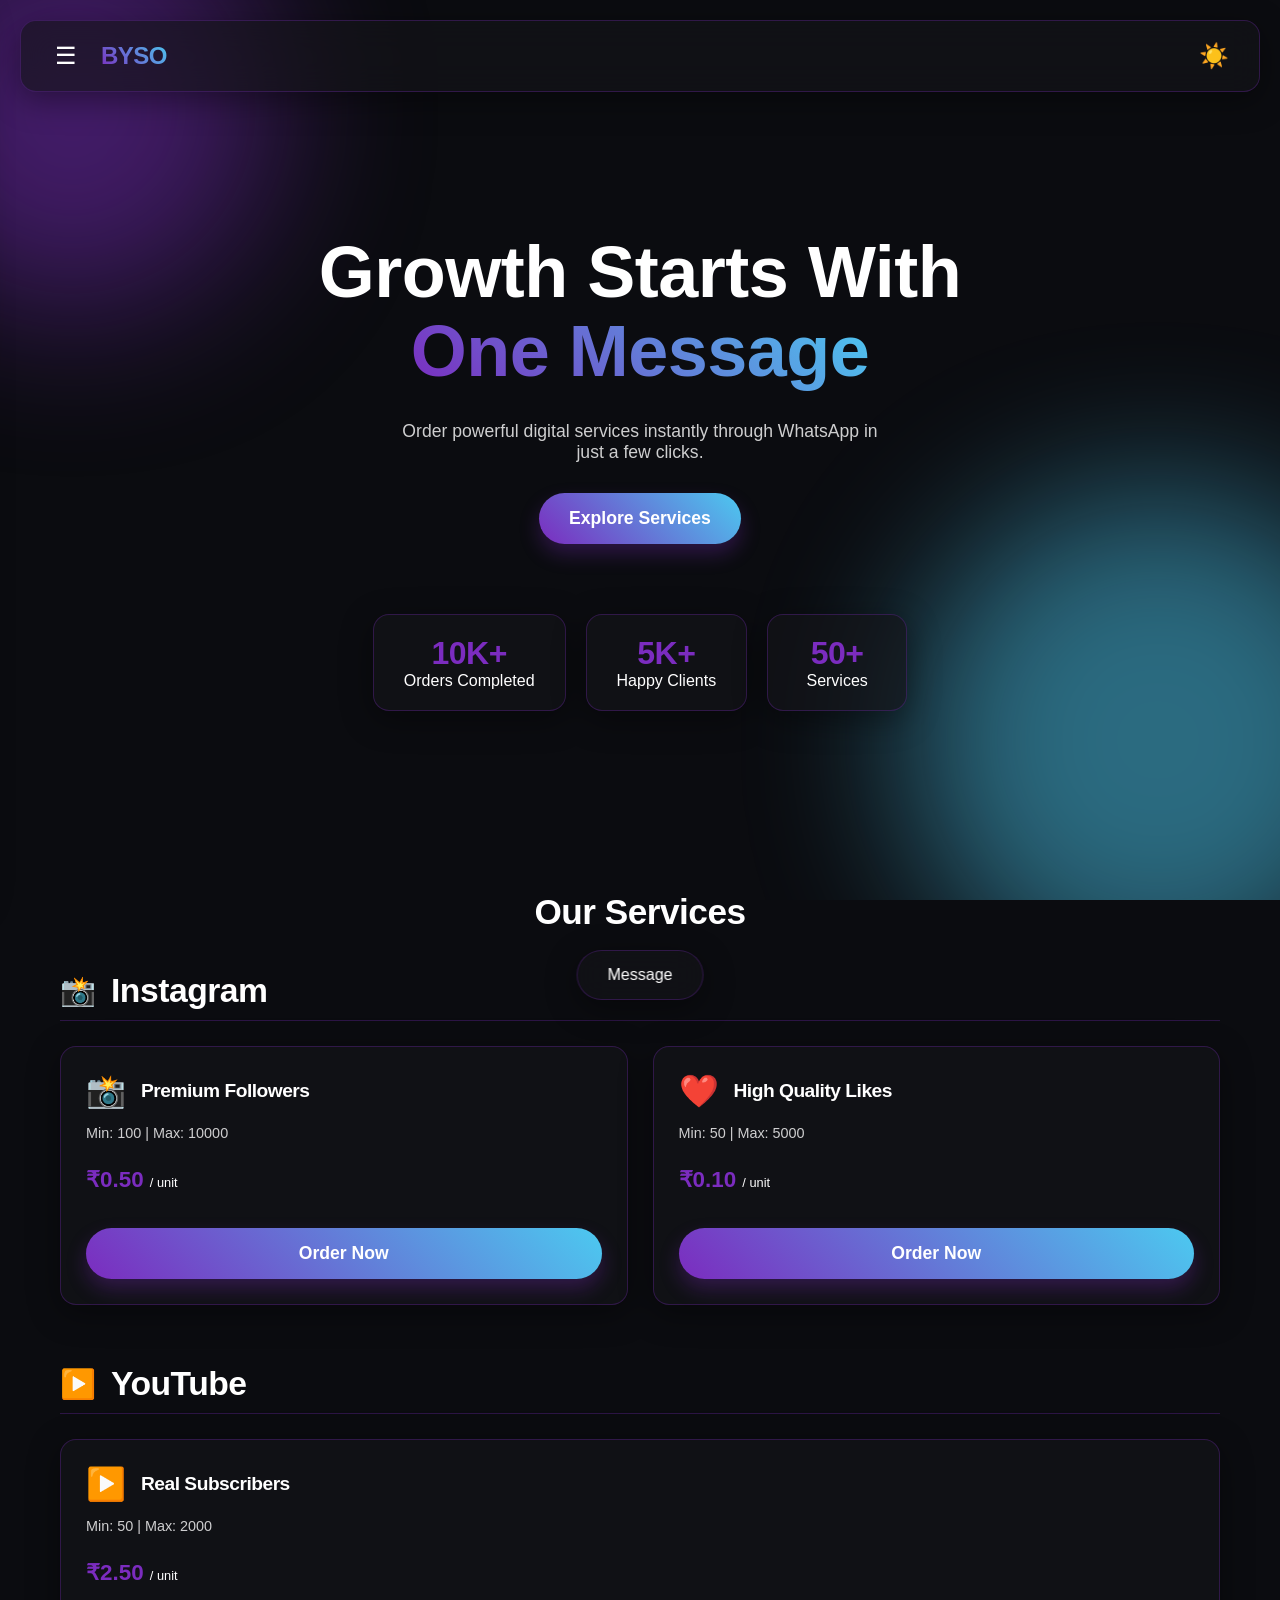
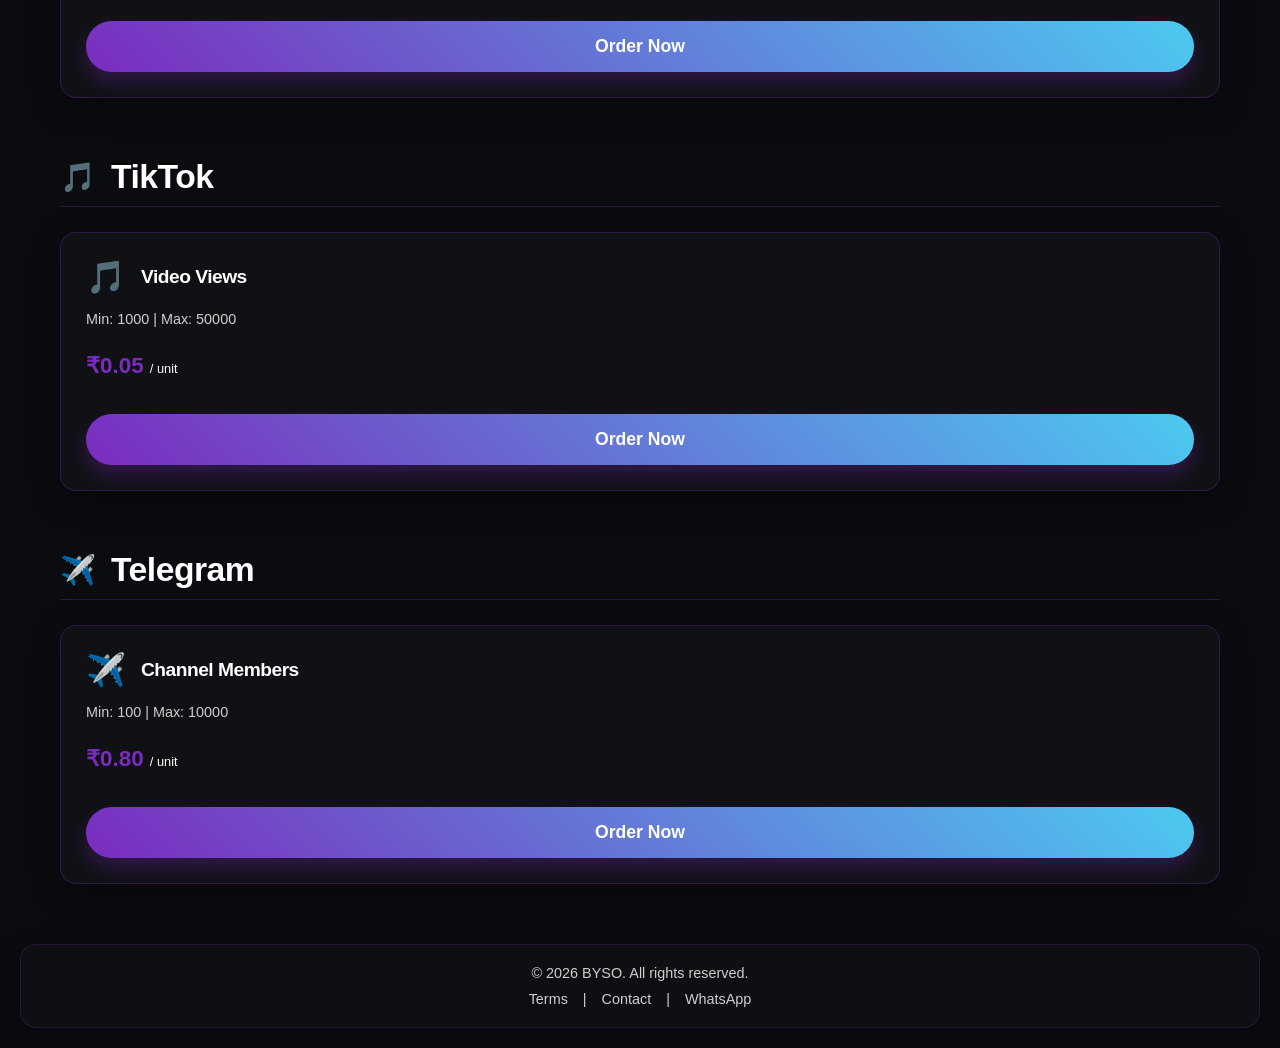
==== commit a00e3beb: "Add files via upload" ====
--- a/index.html
+++ b/index.html
@@ -1,81 +1,108 @@
 <!DOCTYPE html>
 <html lang="en">
 <head>
-<meta charset="UTF-8">
-<meta name="viewport" content="width=device-width, initial-scale=1.0">
-<title>BYSO - Growth Starts With One Message</title>
-<link rel="stylesheet" href="style.css">
-<link rel="preconnect" href="https://fonts.googleapis.com">
-<link href="https://fonts.googleapis.com/css2?family=Poppins:wght@300;400;600&display=swap" rel="stylesheet">
+    <meta charset="UTF-8">
+    <meta name="viewport" content="width=device-width, initial-scale=1.0">
+    <title>BYSO | Growth Starts With One Message</title>
+    <link rel="stylesheet" href="style.css">
 </head>
+<body data-theme="dark">
+    <div class="bg-shapes">
+        <div class="shape shape-1"></div>
+        <div class="shape shape-2"></div>
+    </div>
 
-<body>
+    <nav id="sidebar" class="sidebar glass">
+        <button id="close-menu" class="icon-btn">✕</button>
+        <ul class="nav-links">
+            <li><a href="#home" onclick="toggleMenu()">Home</a></li>
+            <li><a href="#services-section" onclick="toggleMenu()">Services</a></li>
+            <li><a href="#history-section" onclick="toggleMenu()">Order History</a></li>
+            <li><a href="terms.html">Terms & Conditions</a></li>
+            <li><a href="admin.html">Admin Panel</a></li>
+        </ul>
+    </nav>
+    <div id="overlay" class="overlay" onclick="toggleMenu()"></div>
 
-<header>
+    <header class="header glass">
+        <div class="header-left">
+            <button id="hamburger" class="icon-btn" onclick="toggleMenu()">☰</button>
+            <h1 class="logo">BYSO</h1>
+        </div>
+        <button id="theme-toggle" class="icon-btn" onclick="toggleTheme()">☀️</button>
+    </header>
 
-<div class="menu-btn" onclick="toggleMenu()">☰</div>
+    <main>
+        <section id="home" class="hero fade-in">
+            <h1 class="hero-title">Growth Starts With<br><span>One Message</span></h1>
+            <p class="hero-subtitle">Order powerful digital services instantly through WhatsApp in just a few clicks.</p>
+            <a href="#services-section" class="cta-btn float-anim">Explore Services</a>
+            
+            <div class="stats-container">
+                <div class="stat-box glass">
+                    <h3>10K+</h3>
+                    <p>Orders Completed</p>
+                </div>
+                <div class="stat-box glass">
+                    <h3>5K+</h3>
+                    <p>Happy Clients</p>
+                </div>
+                <div class="stat-box glass">
+                    <h3>50+</h3>
+                    <p>Services</p>
+                </div>
+            </div>
+        </section>
 
-<div class="logo">BYSO</div>
+        <section id="services-section" class="fade-in">
+            <h2 class="section-title">Our Services</h2>
+            <div id="services-container" class="services-wrapper">
+                </div>
+        </section>
 
-<button class="theme-toggle" onclick="toggleTheme()">🌙</button>
+        <section id="history-section" class="fade-in" style="display: none;">
+            <h2 class="section-title">Order History</h2>
+            <div id="history-container" class="history-grid">
+                </div>
+        </section>
+    </main>
 
-</header>
+    <footer class="glass footer">
+        <p>&copy; 2026 BYSO. All rights reserved.</p>
+        <div class="footer-links">
+            <a href="terms.html">Terms</a> | 
+            <a href="#">Contact</a> | 
+            <a href="https://wa.me/6282298431688" target="_blank">WhatsApp</a>
+        </div>
+    </footer>
 
-<nav id="menu">
-<a href="#">Home</a>
-<a href="#services">Services</a>
-<a href="terms.html">Terms & Conditions</a>
-<a href="#history">Order History</a>
-</nav>
+    <div id="order-modal" class="modal">
+        <div class="modal-content glass">
+            <button class="close-modal" onclick="closeModal()">✕</button>
+            <h2 id="modal-service-name">Service Name</h2>
+            <p id="modal-service-limits" class="limits-text">Min: 0 | Max: 0</p>
+            
+            <div class="input-group">
+                <label>Quantity</label>
+                <input type="number" id="order-qty" placeholder="Enter quantity">
+            </div>
+            
+            <div class="input-group">
+                <label>Public Link</label>
+                <input type="url" id="order-link" placeholder="Enter profile/post link">
+            </div>
 
-<section class="hero">
+            <div id="price-display" class="price-display" style="display:none;">
+                Total: <span id="total-price">₹0.00</span>
+            </div>
 
-<h1>BYSO</h1>
-<h2>Growth Starts With One Message</h2>
+            <button id="calculate-btn" class="cta-btn w-100" onclick="validateAndCalculate()">Calculate Price</button>
+            <button id="buy-btn" class="cta-btn w-100 whatsapp-btn" style="display:none;" onclick="processOrder()">Buy via WhatsApp</button>
+        </div>
+    </div>
 
-<p>
-Order powerful digital services instantly through WhatsApp in just a few clicks.
-</p>
+    <div id="toast" class="toast glass">Message</div>
 
-<button onclick="scrollServices()" class="cta">
-Explore Services
-</button>
-
-<div class="stats">
-<div>10K+ Orders Completed</div>
-<div>5K+ Happy Clients</div>
-<div>50+ Services Available</div>
-</div>
-
-</section>
-
-<section id="services">
-
-<h2 class="section-title">Services</h2>
-
-<div id="services-container"></div>
-
-</section>
-
-<section id="history">
-
-<h2 class="section-title">Order History</h2>
-
-<div id="history-container"></div>
-
-</section>
-
-<footer>
-
-<p>BYSO © 2026</p>
-
-<a href="terms.html">Terms</a>
-<a href="#">Contact</a>
-<a href="https://wa.me/6282298431688">WhatsApp</a>
-
-</footer>
-
-<script src="script.js"></script>
-
+    <script src="script.js"></script>
 </body>
-</html>+</html>
--- a/style.css
+++ b/style.css
@@ -1,179 +1,143 @@
-*{
-margin:0;
-padding:0;
-box-sizing:border-box;
-font-family:Poppins;
+/* --- Core Variables & Theming --- */
+:root {
+    --font-main: 'Inter', -apple-system, BlinkMacSystemFont, sans-serif;
+    --transition: all 0.3s cubic-bezier(0.25, 0.8, 0.25, 1);
 }
 
-body{
-background:#f4efe6;
-color:#111;
-transition:.3s;
+[data-theme="light"] {
+    --bg-color: #f7f5f0;
+    --text-color: #1a1a1a;
+    --primary-color: #d4af37; /* Luxury Beige/Gold */
+    --secondary-color: #b5952f;
+    --glass-bg: rgba(255, 255, 255, 0.6);
+    --glass-border: rgba(255, 255, 255, 0.5);
+    --shadow: 0 8px 32px 0 rgba(0, 0, 0, 0.05);
+    --card-hover: rgba(255, 255, 255, 0.9);
 }
 
-header{
-display:flex;
-justify-content:space-between;
-align-items:center;
-padding:15px 20px;
-backdrop-filter:blur(10px);
+[data-theme="dark"] {
+    --bg-color: #0b0c10;
+    --text-color: #ffffff;
+    --primary-color: #7b2cbf; /* Neon Purple */
+    --secondary-color: #4cc9f0; /* Neon Blue */
+    --glass-bg: rgba(20, 20, 25, 0.65);
+    --glass-border: rgba(123, 44, 191, 0.3);
+    --shadow: 0 8px 32px 0 rgba(0, 0, 0, 0.4);
+    --card-hover: rgba(30, 30, 40, 0.85);
 }
 
-.logo{
-font-size:22px;
-font-weight:600;
+/* --- Base Reset --- */
+* { margin: 0; padding: 0; box-sizing: border-box; font-family: var(--font-main); }
+body { background-color: var(--bg-color); color: var(--text-color); overflow-x: hidden; transition: var(--transition); }
+a { text-decoration: none; color: inherit; }
+button { cursor: pointer; border: none; outline: none; background: none; color: var(--text-color); }
+ul { list-style: none; }
+
+/* --- Animated Background Shapes --- */
+.bg-shapes { position: fixed; top: 0; left: 0; width: 100vw; height: 100vh; z-index: -1; overflow: hidden; pointer-events: none; }
+.shape { position: absolute; border-radius: 50%; filter: blur(80px); opacity: 0.5; animation: floatBG 15s infinite alternate; }
+.shape-1 { width: 400px; height: 400px; background: var(--primary-color); top: -10%; left: -10%; }
+.shape-2 { width: 500px; height: 500px; background: var(--secondary-color); bottom: -10%; right: -10%; animation-delay: -5s; }
+
+@keyframes floatBG { 0% { transform: translate(0, 0) scale(1); } 100% { transform: translate(50px, 50px) scale(1.1); } }
+
+/* --- Glassmorphism Utilities --- */
+.glass {
+    background: var(--glass-bg);
+    backdrop-filter: blur(16px);
+    -webkit-backdrop-filter: blur(16px);
+    border: 1px solid var(--glass-border);
+    box-shadow: var(--shadow);
+    border-radius: 16px;
 }
 
-.menu-btn{
-font-size:22px;
-cursor:pointer;
+/* --- Typography & Spacing --- */
+h1, h2, h3 { font-weight: 700; letter-spacing: -0.5px; }
+.p-30 { padding: 30px; }
+.mb-30 { margin-bottom: 30px; }
+.mt-20 { margin-top: 20px; }
+.mt-30 { margin-top: 30px; }
+.w-100 { width: 100%; }
+
+/* --- Layout Components --- */
+header { display: flex; justify-content: space-between; align-items: center; padding: 15px 25px; margin: 20px; position: sticky; top: 20px; z-index: 100; }
+.header-left { display: flex; align-items: center; gap: 15px; }
+.logo { font-size: 24px; font-weight: 800; background: linear-gradient(45deg, var(--primary-color), var(--secondary-color)); -webkit-background-clip: text; -webkit-text-fill-color: transparent; }
+.icon-btn { font-size: 24px; display: flex; align-items: center; justify-content: center; width: 40px; height: 40px; border-radius: 50%; transition: var(--transition); }
+.icon-btn:hover { background: rgba(255,255,255,0.1); transform: scale(1.1); }
+
+/* --- Sidebar --- */
+.sidebar { position: fixed; top: 0; left: -300px; width: 280px; height: 100vh; z-index: 1000; padding: 30px; transition: var(--transition); border-radius: 0 20px 20px 0; }
+.sidebar.active { left: 0; }
+.nav-links { margin-top: 50px; display: flex; flex-direction: column; gap: 20px; }
+.nav-links a { font-size: 18px; font-weight: 500; transition: var(--transition); display: block; padding: 10px; border-radius: 8px; }
+.nav-links a:hover { background: var(--primary-color); color: #fff; padding-left: 20px; }
+.overlay { position: fixed; top: 0; left: 0; width: 100vw; height: 100vh; background: rgba(0,0,0,0.4); backdrop-filter: blur(5px); z-index: 999; display: none; opacity: 0; transition: var(--transition); }
+.overlay.active { display: block; opacity: 1; }
+
+/* --- Hero Section --- */
+.hero { min-height: 80vh; display: flex; flex-direction: column; align-items: center; justify-content: center; text-align: center; padding: 20px; gap: 30px; }
+.hero-title { font-size: 3rem; line-height: 1.1; }
+.hero-title span { background: linear-gradient(45deg, var(--primary-color), var(--secondary-color)); -webkit-background-clip: text; -webkit-text-fill-color: transparent; }
+.hero-subtitle { font-size: 1.1rem; max-width: 500px; opacity: 0.8; }
+.cta-btn { background: linear-gradient(45deg, var(--primary-color), var(--secondary-color)); color: #fff; padding: 15px 30px; border-radius: 30px; font-size: 1.1rem; font-weight: 600; box-shadow: 0 10px 20px rgba(123, 44, 191, 0.3); transition: var(--transition); text-align: center; display: inline-block; }
+.cta-btn:hover { transform: translateY(-3px); box-shadow: 0 15px 25px rgba(123, 44, 191, 0.5); }
+.float-anim { animation: float 4s ease-in-out infinite; }
+@keyframes float { 0%, 100% { transform: translateY(0); } 50% { transform: translateY(-8px); } }
+
+.stats-container { display: flex; gap: 20px; margin-top: 40px; flex-wrap: wrap; justify-content: center; }
+.stat-box { padding: 20px 30px; text-align: center; min-width: 140px; transition: var(--transition); }
+.stat-box:hover { transform: translateY(-5px); background: var(--card-hover); }
+.stat-box h3 { font-size: 2rem; color: var(--primary-color); }
+
+/* --- Services & Cards --- */
+.section-title { text-align: center; font-size: 2.2rem; margin: 60px 0 40px; }
+.services-wrapper { max-width: 1200px; margin: 0 auto; padding: 0 20px; }
+.category-block { margin-bottom: 60px; }
+.category-header { display: flex; align-items: center; gap: 15px; margin-bottom: 25px; font-size: 1.8rem; padding-bottom: 10px; border-bottom: 1px solid var(--glass-border); }
+.services-grid { display: grid; grid-template-columns: 1fr; gap: 25px; }
+.service-card { padding: 25px; display: flex; flex-direction: column; gap: 15px; transition: var(--transition); }
+.service-card:hover { transform: translateY(-5px) scale(1.02); background: var(--card-hover); box-shadow: 0 15px 35px rgba(0,0,0,0.2); }
+.card-header { display: flex; align-items: center; gap: 15px; }
+.card-icon { font-size: 2rem; }
+.card-title { font-size: 1.2rem; }
+.card-details { font-size: 0.9rem; opacity: 0.8; display: flex; flex-direction: column; gap: 5px; }
+.price-tag { font-size: 1.4rem; font-weight: 700; color: var(--primary-color); margin-top: 10px; }
+
+/* --- Modal & Inputs --- */
+.modal { position: fixed; top: 0; left: 0; width: 100vw; height: 100vh; background: rgba(0,0,0,0.6); backdrop-filter: blur(8px); display: none; align-items: center; justify-content: center; z-index: 2000; opacity: 0; transition: opacity 0.3s ease; }
+.modal.active { display: flex; opacity: 1; }
+.modal-content { width: 90%; max-width: 400px; padding: 30px; position: relative; transform: scale(0.9); transition: var(--transition); }
+.modal.active .modal-content { transform: scale(1); }
+.close-modal { position: absolute; top: 15px; right: 20px; font-size: 20px; opacity: 0.7; }
+.limits-text { font-size: 0.85rem; opacity: 0.7; margin-bottom: 20px; }
+.input-group { margin-bottom: 20px; text-align: left; }
+.input-group label { display: block; margin-bottom: 8px; font-size: 0.9rem; }
+input { width: 100%; padding: 15px; border-radius: 12px; border: 1px solid var(--glass-border); background: rgba(0,0,0,0.2); color: var(--text-color); font-size: 1rem; transition: var(--transition); }
+input:focus { border-color: var(--primary-color); background: rgba(0,0,0,0.4); outline: none; }
+.price-display { font-size: 1.5rem; font-weight: bold; text-align: center; margin: 20px 0; color: var(--primary-color); }
+.whatsapp-btn { background: linear-gradient(45deg, #25D366, #128C7E); }
+
+/* --- Admin UI --- */
+.admin-login { display: flex; justify-content: center; align-items: center; min-height: 70vh; }
+.grid-2 { display: grid; grid-template-columns: 1fr 1fr; gap: 15px; }
+.form-grid { display: grid; grid-template-columns: 1fr; gap: 15px; }
+.admin-card { display: flex; justify-content: space-between; align-items: center; padding: 15px; margin-bottom: 15px; }
+.delete-btn { color: #ff4d4d; font-weight: bold; }
+
+/* --- Toast --- */
+.toast { position: fixed; bottom: -100px; left: 50%; transform: translateX(-50%); padding: 15px 30px; border-radius: 30px; z-index: 3000; transition: var(--transition); font-weight: 500; }
+.toast.show { bottom: 30px; }
+
+/* --- Footer & Misc --- */
+.footer { margin: 40px 20px 20px; padding: 20px; text-align: center; font-size: 0.9rem; opacity: 0.8; }
+.footer-links { margin-top: 10px; display: flex; justify-content: center; gap: 15px; }
+.fade-in { animation: fadeIn 0.8s ease forwards; }
+@keyframes fadeIn { from { opacity: 0; transform: translateY(20px); } to { opacity: 1; transform: translateY(0); } }
+
+/* --- Media Queries (Desktop View) --- */
+@media (min-width: 768px) {
+    .services-grid { grid-template-columns: repeat(auto-fit, minmax(300px, 1fr)); }
+    .hero-title { font-size: 4.5rem; }
+    .form-grid { grid-template-columns: 1fr 1fr; }
 }
-
-.theme-toggle{
-border:none;
-background:none;
-font-size:20px;
-cursor:pointer;
-}
-
-nav{
-position:fixed;
-top:0;
-left:-250px;
-width:250px;
-height:100%;
-background:rgba(255,255,255,.7);
-backdrop-filter:blur(15px);
-display:flex;
-flex-direction:column;
-padding:40px;
-transition:.3s;
-}
-
-nav a{
-margin-bottom:20px;
-text-decoration:none;
-color:#111;
-}
-
-.hero{
-height:100vh;
-display:flex;
-flex-direction:column;
-justify-content:center;
-align-items:center;
-text-align:center;
-padding:20px;
-}
-
-.hero h1{
-font-size:42px;
-}
-
-.hero h2{
-margin:10px 0;
-font-weight:400;
-}
-
-.cta{
-margin-top:20px;
-padding:12px 24px;
-border:none;
-border-radius:30px;
-background:linear-gradient(45deg,#5f7cff,#a64cff);
-color:white;
-cursor:pointer;
-transition:.3s;
-}
-
-.cta:hover{
-transform:scale(1.05);
-}
-
-.stats{
-margin-top:40px;
-display:flex;
-flex-direction:column;
-gap:10px;
-}
-
-.section-title{
-text-align:center;
-margin:40px 0 20px;
-}
-
-#services-container{
-display:flex;
-flex-direction:column;
-gap:30px;
-padding:20px;
-}
-
-.category{
-margin-bottom:30px;
-}
-
-.category h3{
-margin-bottom:15px;
-}
-
-.service-card{
-padding:20px;
-border-radius:15px;
-background:rgba(255,255,255,.6);
-backdrop-filter:blur(10px);
-box-shadow:0 10px 30px rgba(0,0,0,.1);
-transition:.3s;
-}
-
-.service-card:hover{
-transform:translateY(-5px);
-box-shadow:0 15px 40px rgba(0,0,0,.15);
-}
-
-.order-btn{
-margin-top:10px;
-padding:8px 15px;
-border:none;
-border-radius:20px;
-background:#6a6cff;
-color:white;
-cursor:pointer;
-}
-
-#history-container{
-padding:20px;
-display:flex;
-flex-direction:column;
-gap:15px;
-}
-
-.history-card{
-padding:15px;
-background:white;
-border-radius:10px;
-box-shadow:0 5px 20px rgba(0,0,0,.1);
-}
-
-footer{
-text-align:center;
-padding:30px;
-margin-top:40px;
-}
-
-footer a{
-margin:0 10px;
-}
-
-.dark{
-background:#0e0e1b;
-color:white;
-}
-
-.dark nav{
-background:rgba(20,20,40,.7);
-}
-
-.dark .service-card{
-background:rgba(40,40,80,.5);
-}
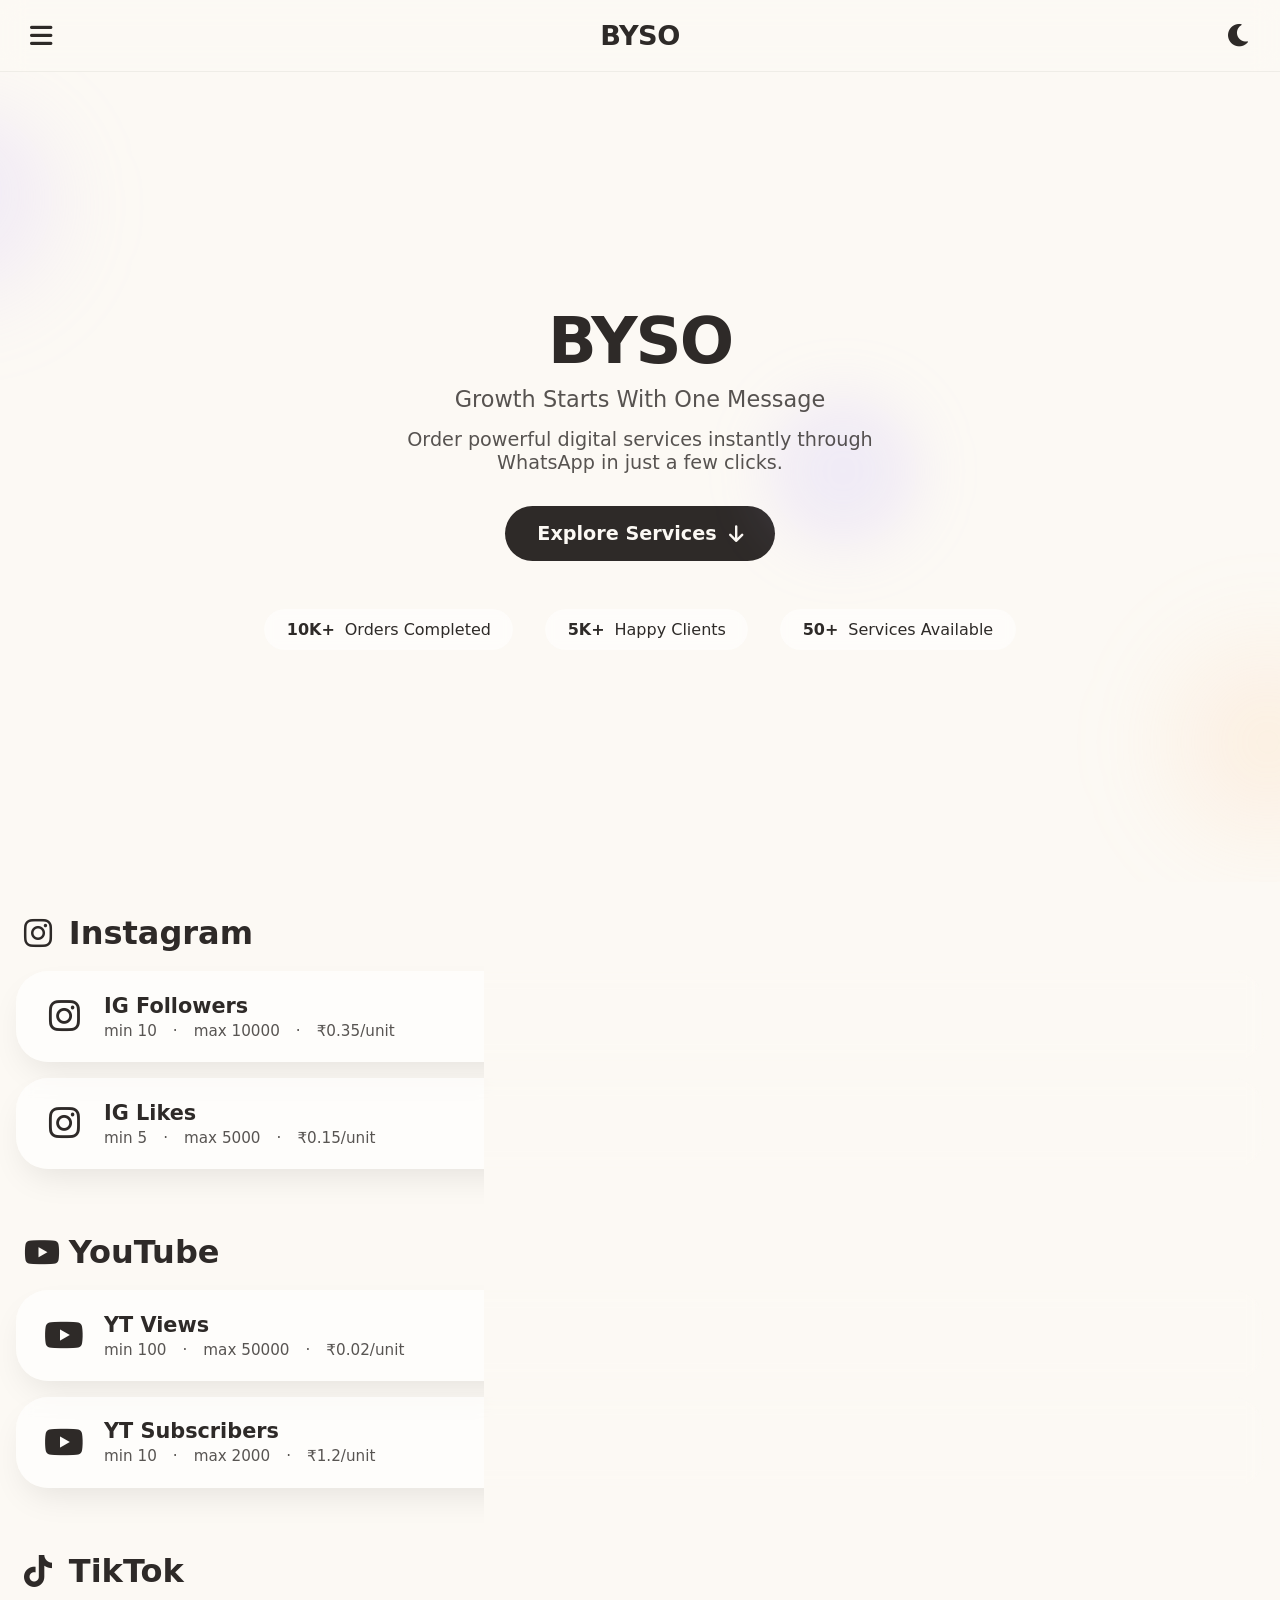
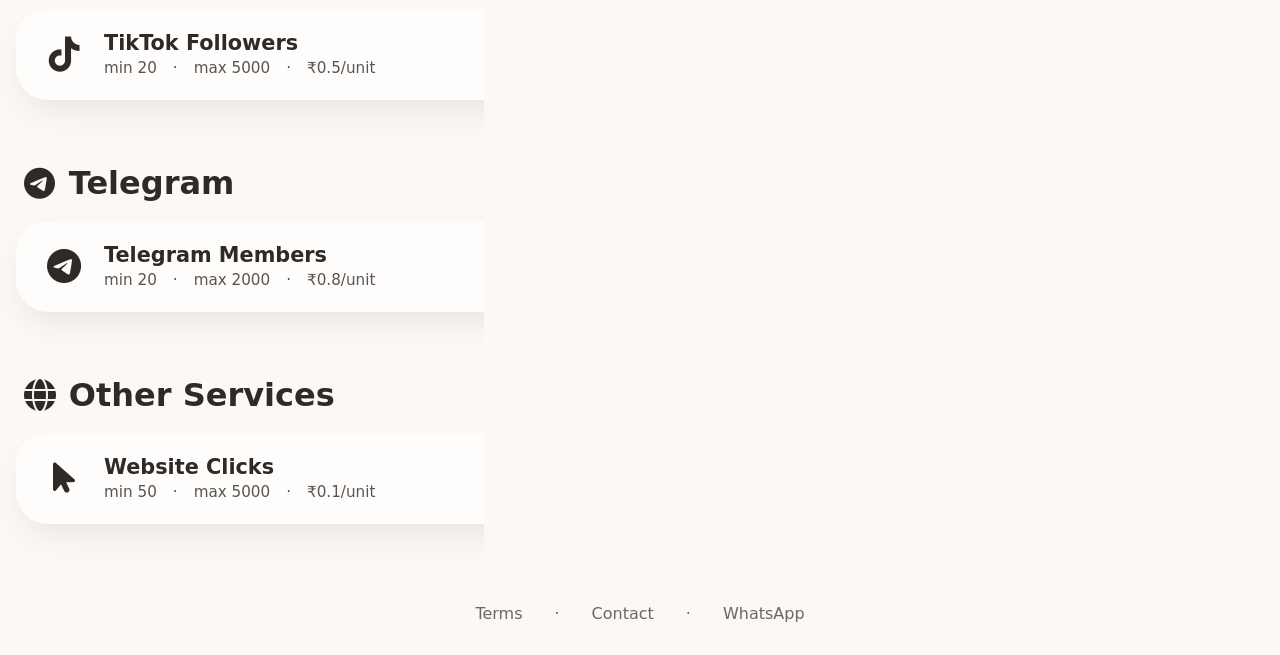
==== commit 5847a619: "Add files via upload" ====
--- a/index.html
+++ b/index.html
@@ -1,108 +1,102 @@
 <!DOCTYPE html>
 <html lang="en">
 <head>
-    <meta charset="UTF-8">
-    <meta name="viewport" content="width=device-width, initial-scale=1.0">
-    <title>BYSO | Growth Starts With One Message</title>
-    <link rel="stylesheet" href="style.css">
+  <meta charset="UTF-8">
+  <meta name="viewport" content="width=device-width, initial-scale=1.0, maximum-scale=1.0, user-scalable=yes">
+  <title>BYSO · premium digital services</title>
+  <!-- Font Awesome 6 (free) -->
+  <link rel="stylesheet" href="https://cdnjs.cloudflare.com/ajax/libs/font-awesome/6.0.0-beta3/css/all.min.css">
+  <link rel="stylesheet" href="style.css">
 </head>
-<body data-theme="dark">
-    <div class="bg-shapes">
-        <div class="shape shape-1"></div>
-        <div class="shape shape-2"></div>
+<body class="light-theme">
+
+  <!-- mobile left hamburger menu -->
+  <div class="menu-overlay" id="menuOverlay"></div>
+  <div class="menu-panel" id="menuPanel">
+    <div class="menu-header">
+      <span class="menu-close" id="menuClose"><i class="fas fa-times"></i></span>
+    </div>
+    <ul class="menu-items">
+      <li><a href="index.html"><i class="fas fa-home"></i> Home</a></li>
+      <li><a href="#services" id="menuServices"><i class="fas fa-th-large"></i> Services</a></li>
+      <li><a href="terms.html"><i class="fas fa-file-contract"></i> Terms & Conditions</a></li>
+      <li><a href="#" id="menuOrderHistory"><i class="fas fa-history"></i> Order History</a></li>
+    </ul>
+    <div class="menu-footer">
+      <a href="terms.html">Terms</a> · <a href="#">Contact</a> · <a href="https://wa.me/6282298431688" target="_blank">WhatsApp</a>
+    </div>
+  </div>
+
+  <!-- fixed header -->
+  <header class="app-header">
+    <div class="header-left">
+      <button class="hamburger" id="hamburgerBtn"><i class="fas fa-bars"></i></button>
+    </div>
+    <div class="header-logo">BYSO</div>
+    <div class="header-right">
+      <button class="theme-toggle" id="themeToggle"><i class="fas fa-moon"></i></button>
+    </div>
+  </header>
+
+  <!-- main content -->
+  <main id="main">
+    <!-- hero section -->
+    <section class="hero">
+      <div class="floating-elements">
+        <div class="floating-shape shape1"></div>
+        <div class="floating-shape shape2"></div>
+        <div class="floating-shape shape3"></div>
+      </div>
+      <h1 class="hero-title">BYSO</h1>
+      <p class="hero-tagline">Growth Starts With One Message</p>
+      <p class="hero-description">Order powerful digital services instantly through WhatsApp in just a few clicks.</p>
+      <a href="#services" class="cta-button explore-btn">Explore Services <i class="fas fa-arrow-down"></i></a>
+      <div class="stats-row">
+        <div class="stat-item"><span class="stat-num">10K+</span> Orders Completed</div>
+        <div class="stat-item"><span class="stat-num">5K+</span> Happy Clients</div>
+        <div class="stat-item"><span class="stat-num">50+</span> Services Available</div>
+      </div>
+    </section>
+
+    <!-- services sections (dynamic) -->
+    <section id="services" class="services-container">
+      <!-- filled by js -->
+    </section>
+
+    <!-- order history modal -->
+    <div class="modal" id="historyModal">
+      <div class="modal-content">
+        <div class="modal-header">
+          <h3>Order History</h3>
+          <span class="modal-close" id="closeHistoryModal"><i class="fas fa-times"></i></span>
+        </div>
+        <div class="modal-body" id="historyList">
+          <!-- js filled -->
+        </div>
+      </div>
     </div>
 
-    <nav id="sidebar" class="sidebar glass">
-        <button id="close-menu" class="icon-btn">✕</button>
-        <ul class="nav-links">
-            <li><a href="#home" onclick="toggleMenu()">Home</a></li>
-            <li><a href="#services-section" onclick="toggleMenu()">Services</a></li>
-            <li><a href="#history-section" onclick="toggleMenu()">Order History</a></li>
-            <li><a href="terms.html">Terms & Conditions</a></li>
-            <li><a href="admin.html">Admin Panel</a></li>
-        </ul>
-    </nav>
-    <div id="overlay" class="overlay" onclick="toggleMenu()"></div>
-
-    <header class="header glass">
-        <div class="header-left">
-            <button id="hamburger" class="icon-btn" onclick="toggleMenu()">☰</button>
-            <h1 class="logo">BYSO</h1>
+    <!-- order flow modal (step by step) -->
+    <div class="modal" id="orderModal">
+      <div class="modal-content">
+        <div class="modal-header">
+          <h3 id="orderServiceName">-</h3>
+          <span class="modal-close" id="closeOrderModal"><i class="fas fa-times"></i></span>
         </div>
-        <button id="theme-toggle" class="icon-btn" onclick="toggleTheme()">☀️</button>
-    </header>
-
-    <main>
-        <section id="home" class="hero fade-in">
-            <h1 class="hero-title">Growth Starts With<br><span>One Message</span></h1>
-            <p class="hero-subtitle">Order powerful digital services instantly through WhatsApp in just a few clicks.</p>
-            <a href="#services-section" class="cta-btn float-anim">Explore Services</a>
-            
-            <div class="stats-container">
-                <div class="stat-box glass">
-                    <h3>10K+</h3>
-                    <p>Orders Completed</p>
-                </div>
-                <div class="stat-box glass">
-                    <h3>5K+</h3>
-                    <p>Happy Clients</p>
-                </div>
-                <div class="stat-box glass">
-                    <h3>50+</h3>
-                    <p>Services</p>
-                </div>
-            </div>
-        </section>
-
-        <section id="services-section" class="fade-in">
-            <h2 class="section-title">Our Services</h2>
-            <div id="services-container" class="services-wrapper">
-                </div>
-        </section>
-
-        <section id="history-section" class="fade-in" style="display: none;">
-            <h2 class="section-title">Order History</h2>
-            <div id="history-container" class="history-grid">
-                </div>
-        </section>
-    </main>
-
-    <footer class="glass footer">
-        <p>&copy; 2026 BYSO. All rights reserved.</p>
-        <div class="footer-links">
-            <a href="terms.html">Terms</a> | 
-            <a href="#">Contact</a> | 
-            <a href="https://wa.me/6282298431688" target="_blank">WhatsApp</a>
+        <div class="modal-body" id="orderModalBody">
+          <!-- dynamic steps -->
         </div>
-    </footer>
-
-    <div id="order-modal" class="modal">
-        <div class="modal-content glass">
-            <button class="close-modal" onclick="closeModal()">✕</button>
-            <h2 id="modal-service-name">Service Name</h2>
-            <p id="modal-service-limits" class="limits-text">Min: 0 | Max: 0</p>
-            
-            <div class="input-group">
-                <label>Quantity</label>
-                <input type="number" id="order-qty" placeholder="Enter quantity">
-            </div>
-            
-            <div class="input-group">
-                <label>Public Link</label>
-                <input type="url" id="order-link" placeholder="Enter profile/post link">
-            </div>
-
-            <div id="price-display" class="price-display" style="display:none;">
-                Total: <span id="total-price">₹0.00</span>
-            </div>
-
-            <button id="calculate-btn" class="cta-btn w-100" onclick="validateAndCalculate()">Calculate Price</button>
-            <button id="buy-btn" class="cta-btn w-100 whatsapp-btn" style="display:none;" onclick="processOrder()">Buy via WhatsApp</button>
-        </div>
+      </div>
     </div>
 
-    <div id="toast" class="toast glass">Message</div>
+    <!-- toast for messages -->
+    <div class="toast" id="toastMsg">Message</div>
+  </main>
 
-    <script src="script.js"></script>
+  <footer class="app-footer">
+    <a href="terms.html">Terms</a> · <a href="#">Contact</a> · <a href="https://wa.me/6282298431688" target="_blank">WhatsApp</a>
+  </footer>
+
+  <script src="script.js"></script>
 </body>
-</html>
+</html>
--- a/style.css
+++ b/style.css
@@ -1,143 +1,454 @@
-/* --- Core Variables & Theming --- */
-:root {
-    --font-main: 'Inter', -apple-system, BlinkMacSystemFont, sans-serif;
-    --transition: all 0.3s cubic-bezier(0.25, 0.8, 0.25, 1);
-}
-
-[data-theme="light"] {
-    --bg-color: #f7f5f0;
-    --text-color: #1a1a1a;
-    --primary-color: #d4af37; /* Luxury Beige/Gold */
-    --secondary-color: #b5952f;
-    --glass-bg: rgba(255, 255, 255, 0.6);
-    --glass-border: rgba(255, 255, 255, 0.5);
-    --shadow: 0 8px 32px 0 rgba(0, 0, 0, 0.05);
-    --card-hover: rgba(255, 255, 255, 0.9);
-}
-
-[data-theme="dark"] {
-    --bg-color: #0b0c10;
-    --text-color: #ffffff;
-    --primary-color: #7b2cbf; /* Neon Purple */
-    --secondary-color: #4cc9f0; /* Neon Blue */
-    --glass-bg: rgba(20, 20, 25, 0.65);
-    --glass-border: rgba(123, 44, 191, 0.3);
-    --shadow: 0 8px 32px 0 rgba(0, 0, 0, 0.4);
-    --card-hover: rgba(30, 30, 40, 0.85);
-}
-
-/* --- Base Reset --- */
-* { margin: 0; padding: 0; box-sizing: border-box; font-family: var(--font-main); }
-body { background-color: var(--bg-color); color: var(--text-color); overflow-x: hidden; transition: var(--transition); }
-a { text-decoration: none; color: inherit; }
-button { cursor: pointer; border: none; outline: none; background: none; color: var(--text-color); }
-ul { list-style: none; }
-
-/* --- Animated Background Shapes --- */
-.bg-shapes { position: fixed; top: 0; left: 0; width: 100vw; height: 100vh; z-index: -1; overflow: hidden; pointer-events: none; }
-.shape { position: absolute; border-radius: 50%; filter: blur(80px); opacity: 0.5; animation: floatBG 15s infinite alternate; }
-.shape-1 { width: 400px; height: 400px; background: var(--primary-color); top: -10%; left: -10%; }
-.shape-2 { width: 500px; height: 500px; background: var(--secondary-color); bottom: -10%; right: -10%; animation-delay: -5s; }
-
-@keyframes floatBG { 0% { transform: translate(0, 0) scale(1); } 100% { transform: translate(50px, 50px) scale(1.1); } }
-
-/* --- Glassmorphism Utilities --- */
-.glass {
-    background: var(--glass-bg);
-    backdrop-filter: blur(16px);
-    -webkit-backdrop-filter: blur(16px);
-    border: 1px solid var(--glass-border);
-    box-shadow: var(--shadow);
-    border-radius: 16px;
-}
-
-/* --- Typography & Spacing --- */
-h1, h2, h3 { font-weight: 700; letter-spacing: -0.5px; }
-.p-30 { padding: 30px; }
-.mb-30 { margin-bottom: 30px; }
-.mt-20 { margin-top: 20px; }
-.mt-30 { margin-top: 30px; }
-.w-100 { width: 100%; }
-
-/* --- Layout Components --- */
-header { display: flex; justify-content: space-between; align-items: center; padding: 15px 25px; margin: 20px; position: sticky; top: 20px; z-index: 100; }
-.header-left { display: flex; align-items: center; gap: 15px; }
-.logo { font-size: 24px; font-weight: 800; background: linear-gradient(45deg, var(--primary-color), var(--secondary-color)); -webkit-background-clip: text; -webkit-text-fill-color: transparent; }
-.icon-btn { font-size: 24px; display: flex; align-items: center; justify-content: center; width: 40px; height: 40px; border-radius: 50%; transition: var(--transition); }
-.icon-btn:hover { background: rgba(255,255,255,0.1); transform: scale(1.1); }
-
-/* --- Sidebar --- */
-.sidebar { position: fixed; top: 0; left: -300px; width: 280px; height: 100vh; z-index: 1000; padding: 30px; transition: var(--transition); border-radius: 0 20px 20px 0; }
-.sidebar.active { left: 0; }
-.nav-links { margin-top: 50px; display: flex; flex-direction: column; gap: 20px; }
-.nav-links a { font-size: 18px; font-weight: 500; transition: var(--transition); display: block; padding: 10px; border-radius: 8px; }
-.nav-links a:hover { background: var(--primary-color); color: #fff; padding-left: 20px; }
-.overlay { position: fixed; top: 0; left: 0; width: 100vw; height: 100vh; background: rgba(0,0,0,0.4); backdrop-filter: blur(5px); z-index: 999; display: none; opacity: 0; transition: var(--transition); }
-.overlay.active { display: block; opacity: 1; }
-
-/* --- Hero Section --- */
-.hero { min-height: 80vh; display: flex; flex-direction: column; align-items: center; justify-content: center; text-align: center; padding: 20px; gap: 30px; }
-.hero-title { font-size: 3rem; line-height: 1.1; }
-.hero-title span { background: linear-gradient(45deg, var(--primary-color), var(--secondary-color)); -webkit-background-clip: text; -webkit-text-fill-color: transparent; }
-.hero-subtitle { font-size: 1.1rem; max-width: 500px; opacity: 0.8; }
-.cta-btn { background: linear-gradient(45deg, var(--primary-color), var(--secondary-color)); color: #fff; padding: 15px 30px; border-radius: 30px; font-size: 1.1rem; font-weight: 600; box-shadow: 0 10px 20px rgba(123, 44, 191, 0.3); transition: var(--transition); text-align: center; display: inline-block; }
-.cta-btn:hover { transform: translateY(-3px); box-shadow: 0 15px 25px rgba(123, 44, 191, 0.5); }
-.float-anim { animation: float 4s ease-in-out infinite; }
-@keyframes float { 0%, 100% { transform: translateY(0); } 50% { transform: translateY(-8px); } }
-
-.stats-container { display: flex; gap: 20px; margin-top: 40px; flex-wrap: wrap; justify-content: center; }
-.stat-box { padding: 20px 30px; text-align: center; min-width: 140px; transition: var(--transition); }
-.stat-box:hover { transform: translateY(-5px); background: var(--card-hover); }
-.stat-box h3 { font-size: 2rem; color: var(--primary-color); }
-
-/* --- Services & Cards --- */
-.section-title { text-align: center; font-size: 2.2rem; margin: 60px 0 40px; }
-.services-wrapper { max-width: 1200px; margin: 0 auto; padding: 0 20px; }
-.category-block { margin-bottom: 60px; }
-.category-header { display: flex; align-items: center; gap: 15px; margin-bottom: 25px; font-size: 1.8rem; padding-bottom: 10px; border-bottom: 1px solid var(--glass-border); }
-.services-grid { display: grid; grid-template-columns: 1fr; gap: 25px; }
-.service-card { padding: 25px; display: flex; flex-direction: column; gap: 15px; transition: var(--transition); }
-.service-card:hover { transform: translateY(-5px) scale(1.02); background: var(--card-hover); box-shadow: 0 15px 35px rgba(0,0,0,0.2); }
-.card-header { display: flex; align-items: center; gap: 15px; }
-.card-icon { font-size: 2rem; }
-.card-title { font-size: 1.2rem; }
-.card-details { font-size: 0.9rem; opacity: 0.8; display: flex; flex-direction: column; gap: 5px; }
-.price-tag { font-size: 1.4rem; font-weight: 700; color: var(--primary-color); margin-top: 10px; }
-
-/* --- Modal & Inputs --- */
-.modal { position: fixed; top: 0; left: 0; width: 100vw; height: 100vh; background: rgba(0,0,0,0.6); backdrop-filter: blur(8px); display: none; align-items: center; justify-content: center; z-index: 2000; opacity: 0; transition: opacity 0.3s ease; }
-.modal.active { display: flex; opacity: 1; }
-.modal-content { width: 90%; max-width: 400px; padding: 30px; position: relative; transform: scale(0.9); transition: var(--transition); }
-.modal.active .modal-content { transform: scale(1); }
-.close-modal { position: absolute; top: 15px; right: 20px; font-size: 20px; opacity: 0.7; }
-.limits-text { font-size: 0.85rem; opacity: 0.7; margin-bottom: 20px; }
-.input-group { margin-bottom: 20px; text-align: left; }
-.input-group label { display: block; margin-bottom: 8px; font-size: 0.9rem; }
-input { width: 100%; padding: 15px; border-radius: 12px; border: 1px solid var(--glass-border); background: rgba(0,0,0,0.2); color: var(--text-color); font-size: 1rem; transition: var(--transition); }
-input:focus { border-color: var(--primary-color); background: rgba(0,0,0,0.4); outline: none; }
-.price-display { font-size: 1.5rem; font-weight: bold; text-align: center; margin: 20px 0; color: var(--primary-color); }
-.whatsapp-btn { background: linear-gradient(45deg, #25D366, #128C7E); }
-
-/* --- Admin UI --- */
-.admin-login { display: flex; justify-content: center; align-items: center; min-height: 70vh; }
-.grid-2 { display: grid; grid-template-columns: 1fr 1fr; gap: 15px; }
-.form-grid { display: grid; grid-template-columns: 1fr; gap: 15px; }
-.admin-card { display: flex; justify-content: space-between; align-items: center; padding: 15px; margin-bottom: 15px; }
-.delete-btn { color: #ff4d4d; font-weight: bold; }
-
-/* --- Toast --- */
-.toast { position: fixed; bottom: -100px; left: 50%; transform: translateX(-50%); padding: 15px 30px; border-radius: 30px; z-index: 3000; transition: var(--transition); font-weight: 500; }
-.toast.show { bottom: 30px; }
-
-/* --- Footer & Misc --- */
-.footer { margin: 40px 20px 20px; padding: 20px; text-align: center; font-size: 0.9rem; opacity: 0.8; }
-.footer-links { margin-top: 10px; display: flex; justify-content: center; gap: 15px; }
-.fade-in { animation: fadeIn 0.8s ease forwards; }
-@keyframes fadeIn { from { opacity: 0; transform: translateY(20px); } to { opacity: 1; transform: translateY(0); } }
-
-/* --- Media Queries (Desktop View) --- */
-@media (min-width: 768px) {
-    .services-grid { grid-template-columns: repeat(auto-fit, minmax(300px, 1fr)); }
-    .hero-title { font-size: 4.5rem; }
-    .form-grid { grid-template-columns: 1fr 1fr; }
-}
+/* style.css – premium, mobile-first, light/dark theme */
+* {
+  margin: 0;
+  padding: 0;
+  box-sizing: border-box;
+  font-family: system-ui, -apple-system, 'Segoe UI', Roboto, Helvetica, Arial, sans-serif;
+}
+
+body {
+  transition: background-color 0.3s ease, color 0.3s ease;
+  min-height: 100vh;
+  display: flex;
+  flex-direction: column;
+  background: #faf7f2; /* light beige base */
+  color: #2e2a28;
+  position: relative;
+  overflow-x: hidden;
+}
+
+/* LIGHT THEME (default) */
+body.light-theme {
+  background: #fcf9f4;
+  color: #2e2a28;
+}
+body.light-theme .app-header {
+  background: rgba(252, 249, 244, 0.7);
+  backdrop-filter: blur(12px);
+  border-bottom: 1px solid rgba(0,0,0,0.05);
+}
+body.light-theme .menu-panel {
+  background: rgba(255, 250, 240, 0.95);
+  backdrop-filter: blur(20px);
+  border-right: 1px solid rgba(0,0,0,0.05);
+}
+body.light-theme .card {
+  background: rgba(255, 255, 255, 0.6);
+  backdrop-filter: blur(8px);
+  box-shadow: 0 15px 35px -10px rgba(0,0,0,0.1);
+}
+body.light-theme .cta-button {
+  background: #2e2a28;
+  color: #fcf9f4;
+}
+
+/* DARK THEME (blue+purple neon) */
+body.dark-theme {
+  background: linear-gradient(145deg, #0b0c1a 0%, #14122b 100%);
+  color: #e0dfff;
+}
+body.dark-theme .app-header {
+  background: rgba(10, 8, 25, 0.7);
+  backdrop-filter: blur(12px);
+  border-bottom: 1px solid rgba(120, 100, 255, 0.2);
+}
+body.dark-theme .menu-panel {
+  background: rgba(18, 14, 40, 0.95);
+  backdrop-filter: blur(20px);
+  border-right: 1px solid #3f3b7a;
+}
+body.dark-theme .card {
+  background: rgba(20, 15, 45, 0.5);
+  backdrop-filter: blur(10px);
+  border: 1px solid rgba(130, 100, 255, 0.2);
+  box-shadow: 0 20px 40px -15px #00000080, 0 0 0 1px #5f4bb6 inset;
+}
+body.dark-theme .cta-button {
+  background: linear-gradient(45deg, #5f4bb6, #9070ff);
+  color: white;
+  box-shadow: 0 10px 25px -5px #5f4bb6;
+}
+body.dark-theme .stat-item {
+  background: rgba(255,255,255,0.05);
+  backdrop-filter: blur(4px);
+}
+
+/* header */
+.app-header {
+  position: sticky;
+  top: 0;
+  z-index: 100;
+  display: flex;
+  justify-content: space-between;
+  align-items: center;
+  padding: 0.85rem 1.2rem;
+  backdrop-filter: blur(16px);
+  transition: all 0.2s;
+}
+.header-logo {
+  font-size: 1.7rem;
+  font-weight: 600;
+  letter-spacing: -0.5px;
+}
+.hamburger, .theme-toggle {
+  background: none;
+  border: none;
+  font-size: 1.6rem;
+  color: inherit;
+  cursor: pointer;
+  width: 44px; height: 44px;
+  border-radius: 50%;
+  display: flex;
+  align-items: center;
+  justify-content: center;
+  transition: 0.2s;
+}
+.hamburger:active, .theme-toggle:active {
+  background: rgba(128,128,128,0.15);
+}
+
+/* menu panel */
+.menu-overlay {
+  position: fixed;
+  top:0; left:0; width:100%; height:100%;
+  background: rgba(0,0,0,0.3);
+  backdrop-filter: blur(4px);
+  z-index: 200;
+  opacity: 0;
+  pointer-events: none;
+  transition: 0.25s;
+}
+.menu-panel {
+  position: fixed;
+  top:0; left:-300px;
+  width: 280px;
+  height: 100vh;
+  z-index: 250;
+  backdrop-filter: blur(20px);
+  padding: 2rem 1.5rem;
+  transition: left 0.3s cubic-bezier(0.2, 0.9, 0.3, 1);
+  display: flex;
+  flex-direction: column;
+}
+.menu-panel.open {
+  left: 0;
+}
+.menu-overlay.open {
+  opacity: 1;
+  pointer-events: auto;
+}
+.menu-header {
+  display: flex;
+  justify-content: flex-end;
+  margin-bottom: 3rem;
+}
+.menu-close {
+  font-size: 1.8rem;
+  cursor: pointer;
+  width: 44px; height:44px; display: flex; align-items: center; justify-content: center;
+}
+.menu-items {
+  list-style: none;
+  flex:1;
+}
+.menu-items li {
+  margin-bottom: 2rem;
+}
+.menu-items a {
+  text-decoration: none;
+  font-size: 1.4rem;
+  font-weight: 500;
+  color: inherit;
+  display: flex;
+  align-items: center;
+  gap: 1rem;
+}
+.menu-footer {
+  margin-top: auto;
+  display: flex;
+  gap: 1.5rem;
+  justify-content: center;
+  opacity: 0.7;
+}
+.menu-footer a { color: inherit; text-decoration: none; font-size: 0.95rem;}
+
+/* hero */
+.hero {
+  min-height: 90vh;
+  display: flex;
+  flex-direction: column;
+  justify-content: center;
+  align-items: center;
+  text-align: center;
+  padding: 2rem 1.5rem;
+  position: relative;
+  overflow: hidden;
+}
+.floating-elements {
+  position: absolute;
+  inset:0;
+  pointer-events: none;
+  z-index: 0;
+}
+.floating-shape {
+  position: absolute;
+  width: 200px;
+  height: 200px;
+  border-radius: 50%;
+  background: radial-gradient(circle at 30% 30%, rgba(200,180,255,0.3), rgba(150,130,255,0));
+  filter: blur(40px);
+  animation: float 15s infinite alternate ease-in-out;
+}
+.shape1 { top: 5%; left: -10%; animation-duration: 18s; }
+.shape2 { bottom: 0; right: -10%; width: 280px; height: 280px; background: radial-gradient(circle, rgba(255,200,150,0.25), transparent 70%); }
+.shape3 { top: 40%; left: 60%; width: 150px; height: 150px; background: #c0b0ff30; filter: blur(30px); }
+@keyframes float {
+  0% { transform: translateY(0) scale(1); }
+  100% { transform: translateY(-40px) scale(1.1); }
+}
+.hero-title {
+  font-size: 4rem;
+  font-weight: 700;
+  letter-spacing: -2px;
+  margin-bottom: 0.5rem;
+  z-index: 2;
+}
+.hero-tagline {
+  font-size: 1.4rem;
+  font-weight: 400;
+  opacity: 0.8;
+  margin-bottom: 1rem;
+}
+.hero-description {
+  font-size: 1.2rem;
+  max-width: 500px;
+  margin: 0 auto 2rem;
+  opacity: 0.8;
+}
+.cta-button {
+  display: inline-flex;
+  align-items: center;
+  gap: 0.75rem;
+  padding: 1rem 2rem;
+  border-radius: 60px;
+  font-weight: 600;
+  font-size: 1.2rem;
+  text-decoration: none;
+  transition: 0.25s;
+  border: none;
+  cursor: pointer;
+  margin-bottom: 3rem;
+}
+.explore-btn:hover {
+  transform: scale(1.02);
+  box-shadow: 0 20px 35px -5px rgba(90,70,200,0.3);
+}
+.stats-row {
+  display: flex;
+  flex-wrap: wrap;
+  justify-content: center;
+  gap: 1.2rem 2rem;
+  z-index: 2;
+}
+.stat-item {
+  background: rgba(255,255,255,0.5);
+  backdrop-filter: blur(6px);
+  padding: 0.7rem 1.4rem;
+  border-radius: 50px;
+  font-size: 1rem;
+  font-weight: 500;
+}
+.stat-num {
+  font-weight: 700;
+  margin-right: 0.3rem;
+}
+
+/* services sections */
+.services-container {
+  padding: 2rem 1rem;
+  display: flex;
+  flex-direction: column;
+  gap: 3rem;
+}
+.category-section {
+  margin-bottom: 1rem;
+}
+.category-title {
+  display: flex;
+  align-items: center;
+  gap: 0.8rem;
+  font-size: 2rem;
+  font-weight: 600;
+  margin-bottom: 1.2rem;
+  padding-left: 0.5rem;
+}
+.category-title i {
+  font-size: 2rem;
+  width: 2rem;
+}
+.cards-grid {
+  display: flex;
+  flex-direction: column;
+  gap: 1rem;
+}
+.card {
+  border-radius: 32px;
+  padding: 1.4rem 1.5rem;
+  transition: all 0.25s ease;
+  display: flex;
+  align-items: center;
+  gap: 1rem;
+  backdrop-filter: blur(8px);
+}
+.card:hover {
+  transform: translateY(-4px) scale(1.01);
+  box-shadow: 0 30px 45px -15px rgba(90,70,200,0.3);
+}
+.card-icon {
+  font-size: 2.2rem;
+  width: 3rem;
+  text-align: center;
+}
+.card-info {
+  flex: 1;
+}
+.card-name {
+  font-weight: 700;
+  font-size: 1.3rem;
+  margin-bottom: 0.25rem;
+}
+.card-details {
+  display: flex;
+  flex-wrap: wrap;
+  gap: 0.4rem 1rem;
+  font-size: 0.95rem;
+  opacity: 0.8;
+}
+.order-btn {
+  background: none;
+  border: 1.5px solid currentColor;
+  padding: 0.6rem 1.4rem;
+  border-radius: 40px;
+  font-weight: 600;
+  font-size: 1rem;
+  color: inherit;
+  cursor: pointer;
+  transition: 0.2s;
+  white-space: nowrap;
+}
+.order-btn:hover {
+  background: currentColor;
+  color: #121212;
+}
+
+/* modal */
+.modal {
+  display: none;
+  position: fixed;
+  top: 0; left: 0; width: 100%; height: 100%;
+  background: rgba(0,0,0,0.4);
+  backdrop-filter: blur(8px);
+  z-index: 400;
+  align-items: flex-end;
+  justify-content: center;
+}
+.modal.show {
+  display: flex;
+}
+.modal-content {
+  width: 100%;
+  max-width: 500px;
+  background: inherit;
+  backdrop-filter: blur(32px);
+  border-radius: 40px 40px 0 0;
+  padding: 2rem 1.5rem;
+  color: inherit;
+  box-shadow: 0 -10px 40px rgba(0,0,0,0.2);
+  animation: slideUp 0.3s ease;
+}
+@keyframes slideUp {
+  from { transform: translateY(100%); }
+  to { transform: translateY(0); }
+}
+.modal-header {
+  display: flex;
+  justify-content: space-between;
+  align-items: center;
+  font-size: 1.5rem;
+  margin-bottom: 1.5rem;
+}
+.modal-close {
+  font-size: 1.8rem;
+  cursor: pointer;
+  width: 44px; height:44px; display: flex; align-items: center; justify-content: center;
+}
+.modal-body {
+  display: flex;
+  flex-direction: column;
+  gap: 1.5rem;
+}
+.input-group {
+  display: flex;
+  flex-direction: column;
+  gap: 0.5rem;
+}
+.input-group input {
+  padding: 1rem;
+  border-radius: 30px;
+  border: 1px solid rgba(128,128,128,0.3);
+  background: rgba(255,255,255,0.15);
+  backdrop-filter: blur(4px);
+  color: inherit;
+  font-size: 1rem;
+}
+.buy-btn {
+  background: #25D366;
+  color: white;
+  border: none;
+  padding: 1.2rem;
+  border-radius: 60px;
+  font-weight: 700;
+  font-size: 1.2rem;
+  display: flex;
+  align-items: center;
+  justify-content: center;
+  gap: 0.5rem;
+  margin-top: 1rem;
+  cursor: pointer;
+}
+/* history list */
+.history-item {
+  background: rgba(255,255,255,0.08);
+  border-radius: 24px;
+  padding: 1rem;
+  border: 1px solid rgba(255,255,255,0.1);
+}
+/* toast */
+.toast {
+  position: fixed;
+  bottom: 30px; left: 20px; right: 20px;
+  background: #333;
+  color: white;
+  text-align: center;
+  padding: 1rem;
+  border-radius: 60px;
+  opacity: 0;
+  transition: 0.2s;
+  pointer-events: none;
+  z-index: 500;
+  max-width: 400px;
+  margin: 0 auto;
+}
+.toast.show {
+  opacity: 0.9;
+}
+body.dark-theme .toast { background: #2b1e4a; }
+footer {
+  text-align: center;
+  padding: 2rem;
+  display: flex;
+  gap: 2rem;
+  justify-content: center;
+  opacity: 0.7;
+}
+footer a { color: inherit; text-decoration: none; }
